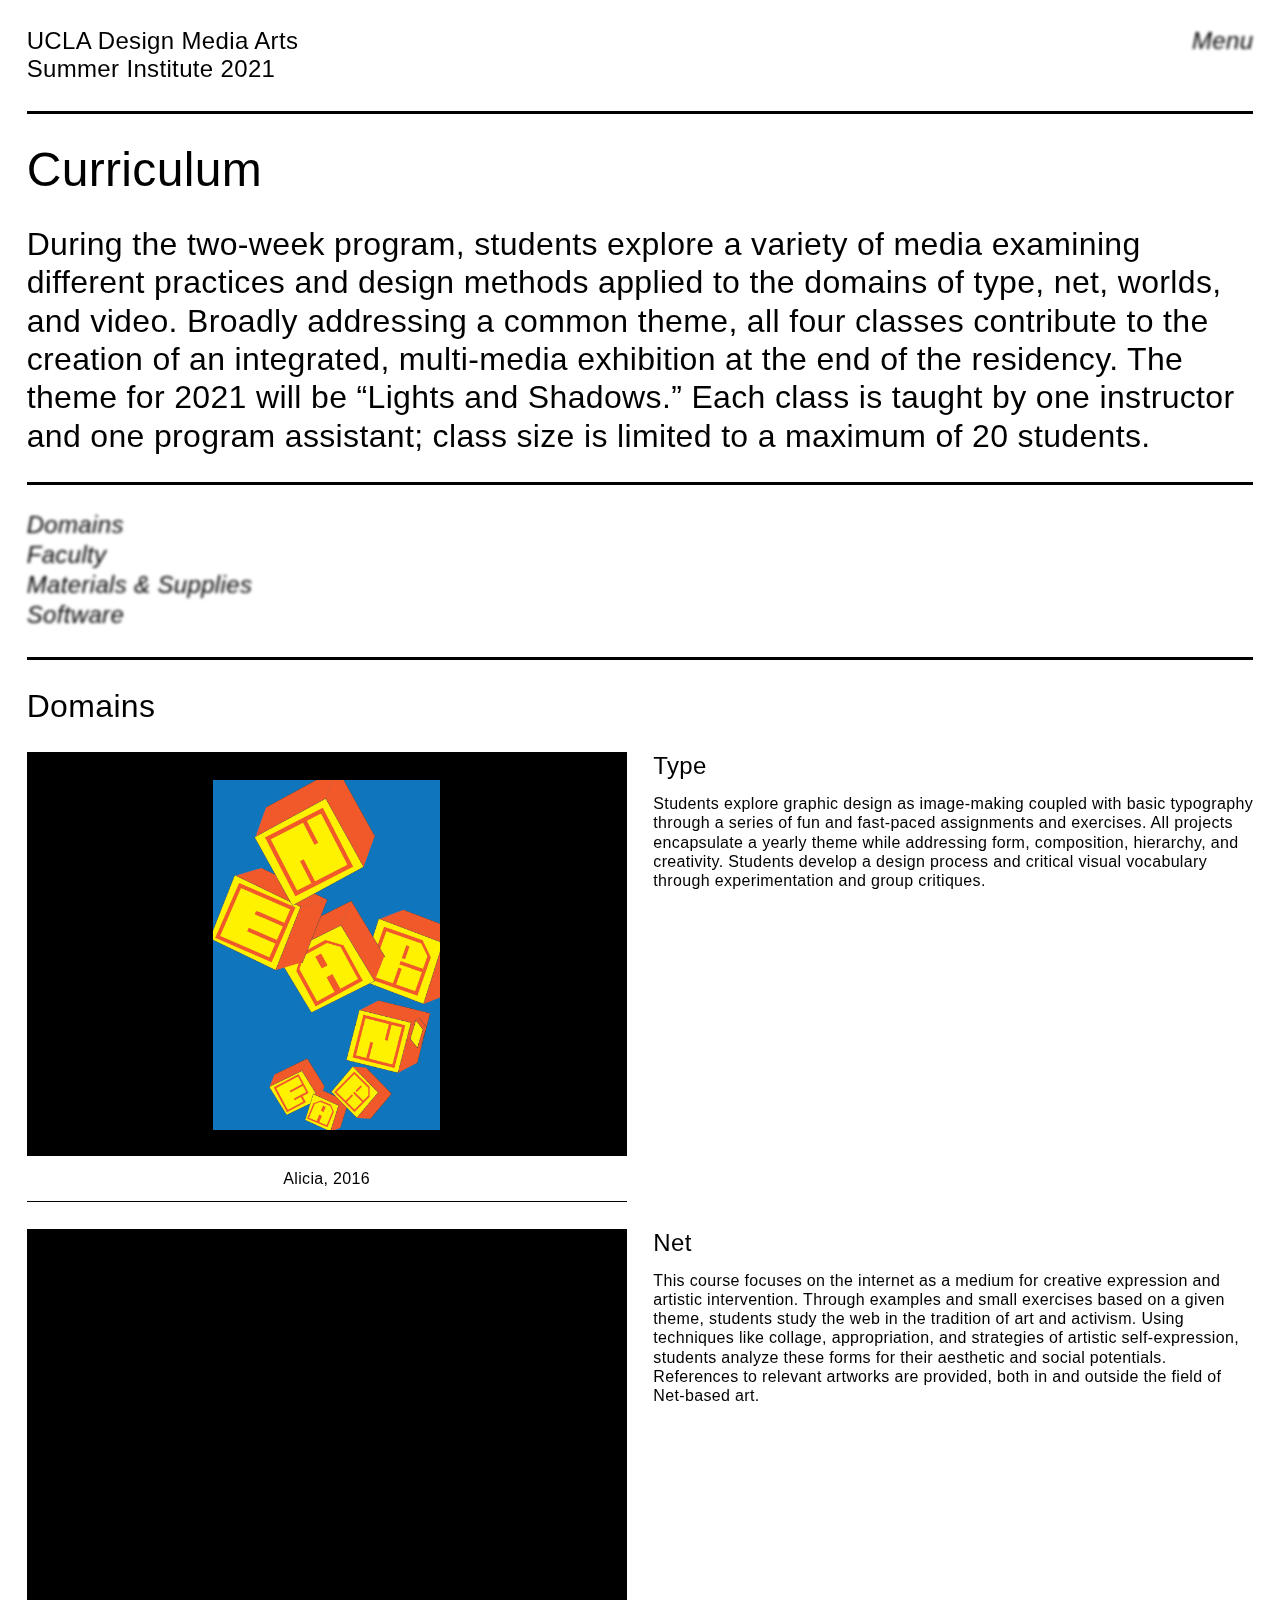
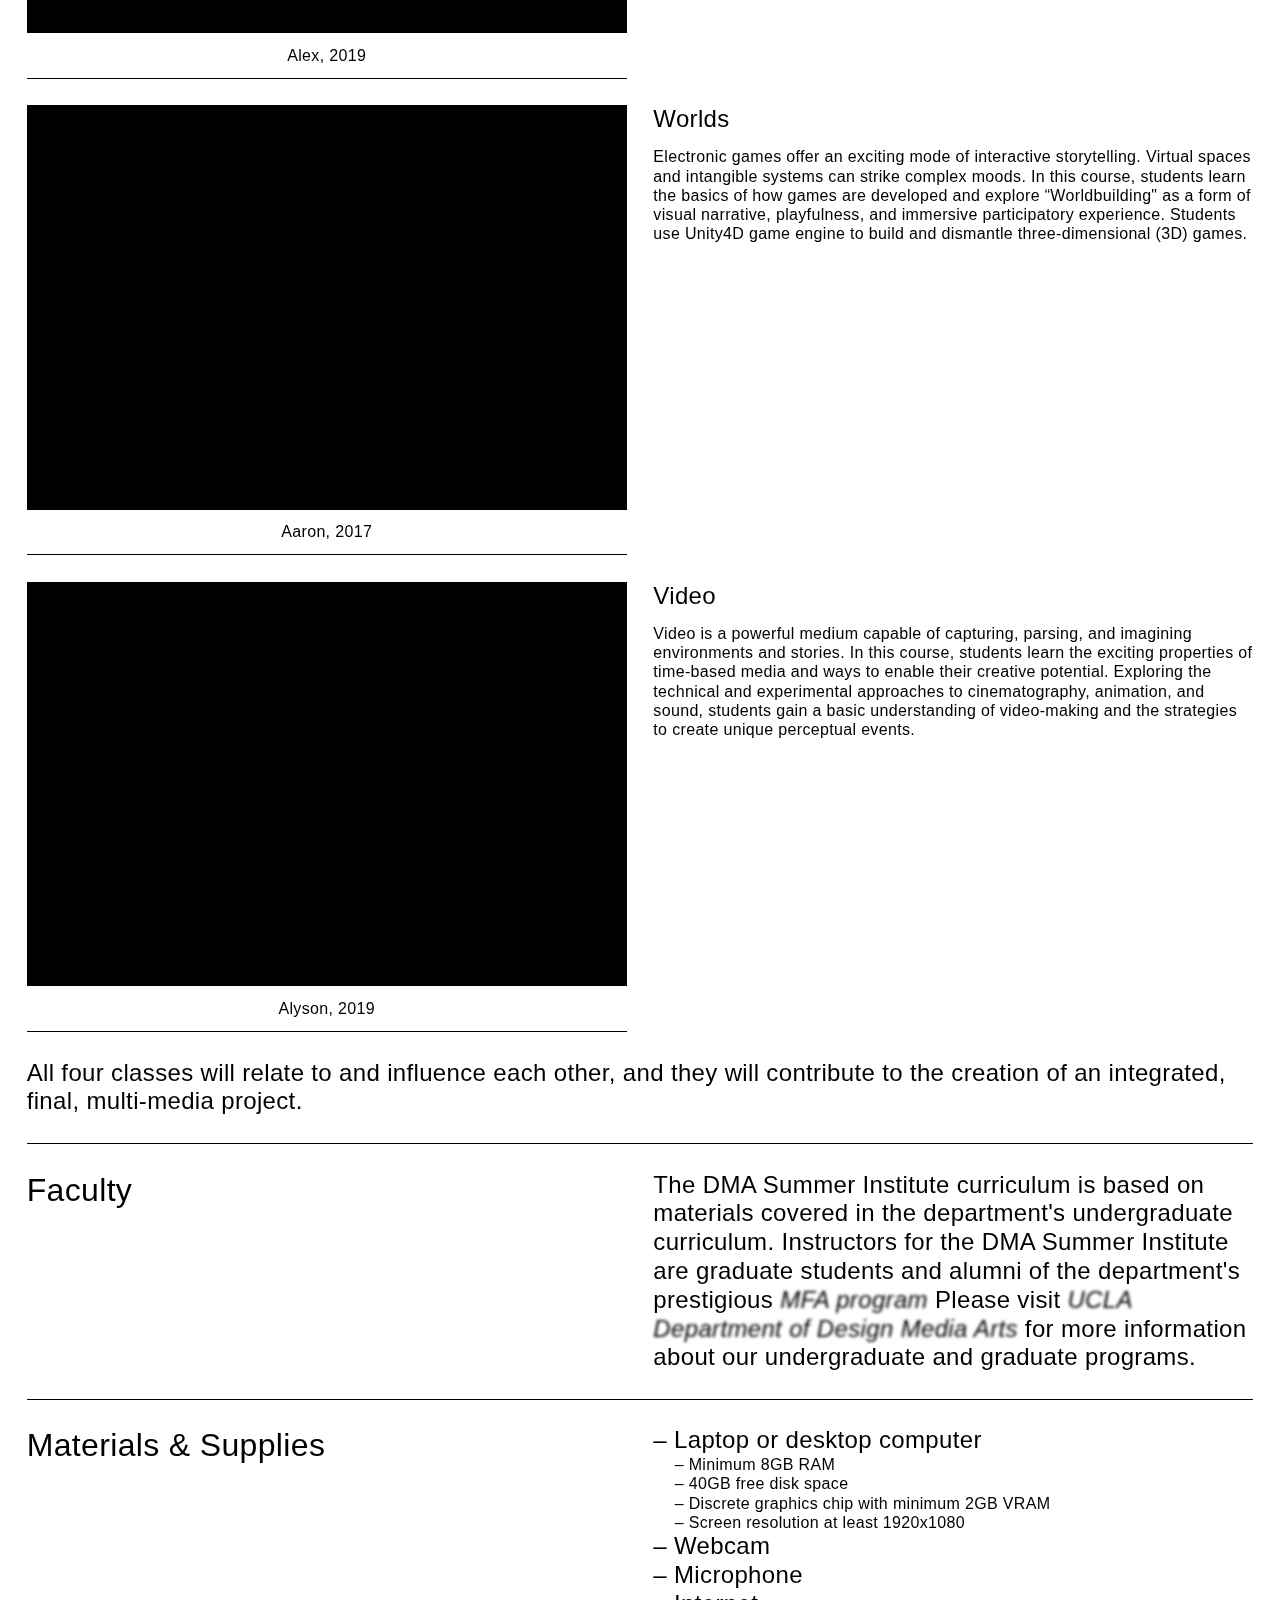
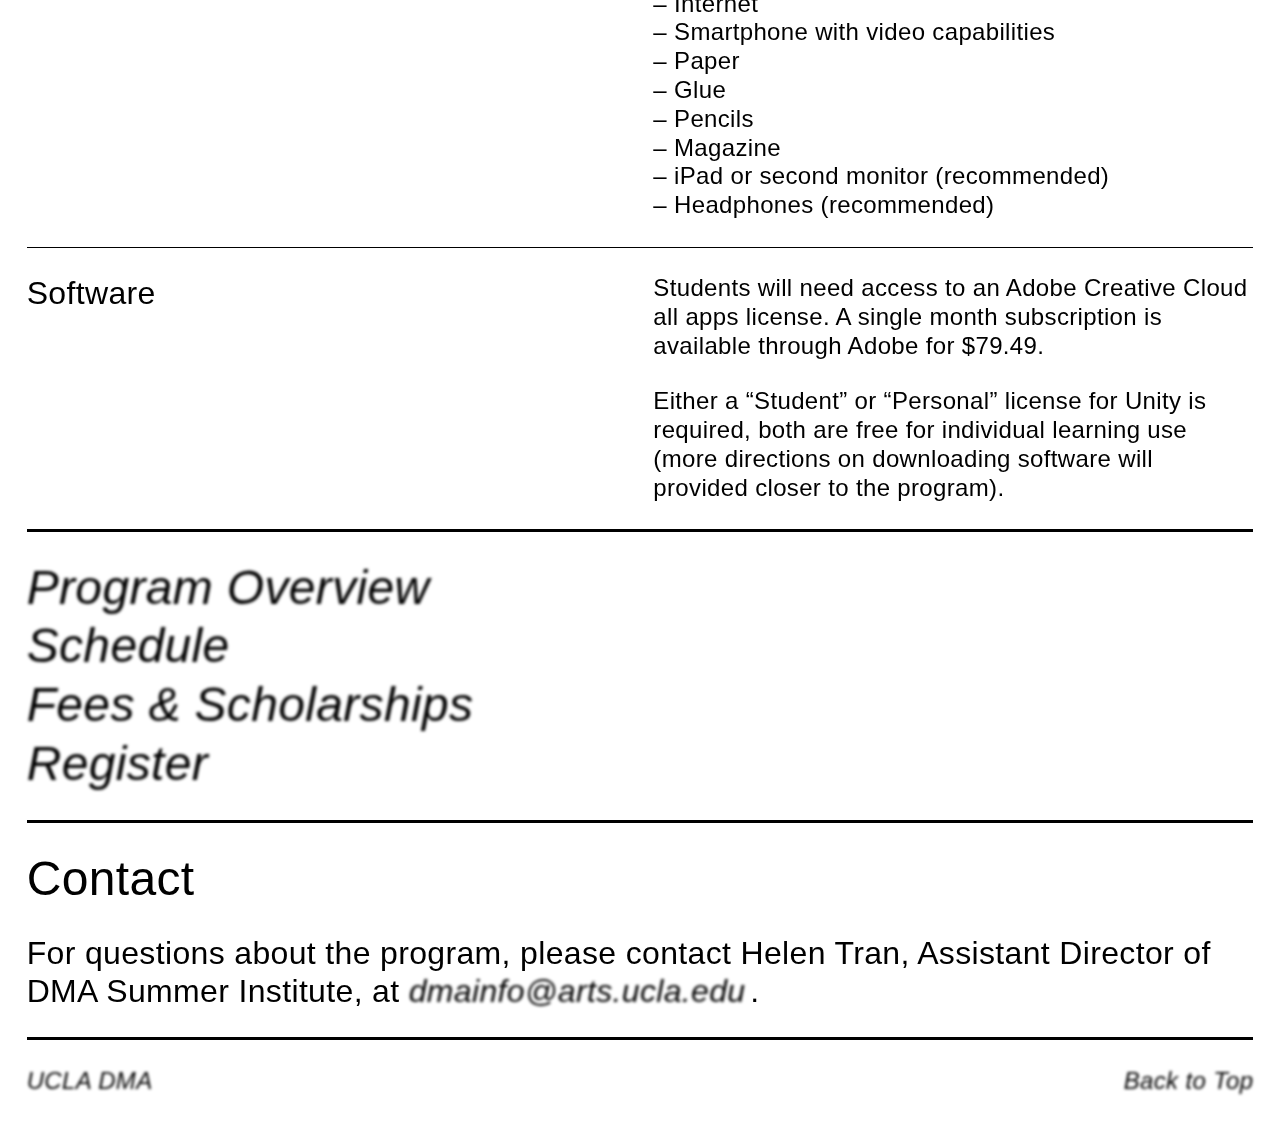
==== curriculum/index.html @ 090ba276 "working site for QA test" ====
<!DOCTYPE html>
<html lang="en">

<head>
    <meta charset="utf-8">
    <meta name="viewport" content="width=device-width, initial-scale=1">
    <meta name="description"
        content="The Department of Design Media Arts (DMA) at UCLA is one of the nation’s top design departments offering a comprehensive, multidisciplinary education in media creation, which fosters individual exploration and innovative thinking. Geared specifically for high school students, the department offers the DMA Summer Institute, a two-week program with morning and afternoon classes introducing design practices in the contexts of print, net, worlds, and video. The program is taught by professionally trained and experienced instructors using the most current software and technology. It culminates in a final exhibition and the creation of a portfolio-ready body of work that students may include in their college applications in related fields. It also provides students with a rare opportunity to sample college life in a cutting-edge design department, while earning four units of pass/no pass UC credit.">
    <link href="../css/common.css" rel="stylesheet">
    <link href="../css/curriculum.css" rel="stylesheet">
    <title>UCLA DMA Summer Institute 2021</title>
</head>

<body onclick="">
    <nav id="menu" class="menu eighteen-pt">
        <div id="close-btn" class="close-btn btn text">
            Close
        </div>

        <hr class="hr-show-on-mobile">

        <a href="../index.html" class="text">
            Program Overview
        </a>
        <div class="current-page text">
            Curriculum
        </div>
        <a href="../schedule/index.html" class="text">
            Schedule
        </a>
        <br>
        <a href="../fees-scholarships/index.html" class="text">
            Fees & Scholarships
        </a>
        <br>
        <a href="#contact" id="contact-btn" class="text">
            Contact
        </a>

        <hr>

        <div class="register">
            <a href="https://r.summer.ucla.edu/contact/InterestInstitutes.cfm" target="blank"
                class="register-btn thirty-six-pt text">
                Register
            </a>
            <div class="register-caption">
                <div class="text">
                    PROGRAM OFFERED REMOTELY
                </div>
                <div class="text">
                    Registeration for Summer 2021 will open on February 15 on a first come, first-served basis.
                </div>
            </div>
        </div>
    </nav>

    <main>
        <div id="top"></div>

        <nav>
            <div id="menu-btn" class="menu-btn btn eighteen-pt text">
                Menu
            </div>
        </nav>

        <header>
            <h2 class="eighteen-pt">
                <div class="text">
                    UCLA Design Media Arts
                </div>
                <div class="text">
                    Summer Institute 2021
                </div>
            </h2>
        </header>

        <hr class="hr-thick">

        <section class="intro">
            <h1 class="thirty-six-pt">
                <div class="text">
                    Curriculum
                </div>
            </h1>
            <p>
                <div class="twenty-four-pt text">
                    During the two-week program, students explore a variety of media examining different practices and
                    design methods applied to the domains of type, net, worlds, and video. Broadly addressing a common
                    theme, all four classes contribute to the creation of an integrated, multi-media exhibition at the
                    end of the residency. The theme for 2021 will be “Lights and Shadows.” Each class is taught by one
                    instructor and one program assistant; class size is limited to a maximum of 20 students.
                </div>
            </p>
        </section>

        <hr class="hr-thick">

        <nav class="top-nav eighteen-pt">
            <a href="#domains" class="text">
                Domains
            </a>
            <br>
            <a href="#faculty" class="text">
                Faculty
            </a>
            <br>
            <a href="#materials-supplies" class="text">
                Materials & Supplies
            </a>
            <br>
            <a href="#software" class="text">
                Software
            </a>
        </nav>

        <hr class="hr-thick">

        <section id="domains" class="domains">
            <h2 class="twenty-four-pt text">
                Domains
            </h2>

            <!--
                domain: type
            -->
            <figure class="domain-container">
                <div class="domain-student-work left-column">
                    <div class="student-work-scroller">
                        <figure>
                            <div class="student-work">
                                <img class="lazy" data-src="../images/1-type/alicia-zhang-2016.png">
                            </div>
                            <figcaption>
                                <div class="twelve-pt text">
                                    Alicia, 2016
                                </div>
                            </figcaption>
                        </figure>

                        <figure>
                            <div class="student-work">
                                <img class="lazy" data-src="../images/1-type/amy-sarr-2017.jpg">
                            </div>
                            <figcaption>
                                <div class="twelve-pt text">
                                    Amy, 2017
                                </div>
                            </figcaption>
                        </figure>

                        <figure>
                            <div class="student-work">
                                <img class="lazy" data-src="../images/1-type/Avery-Print.png">
                            </div>
                            <figcaption>
                                <div class="twelve-pt text">
                                    Avery, 2019
                                </div>
                            </figcaption>
                        </figure>

                        <figure>
                            <div class="student-work">
                                <img class="lazy" data-src="../images/1-type/cathy-wang-2017.jpg">
                            </div>
                            <figcaption>
                                <div class="twelve-pt text">
                                    Cathy, 2017
                                </div>
                            </figcaption>
                        </figure>

                        <figure>
                            <div class="student-work">
                                <img class="lazy" data-src="../images/1-type/Claire-Print.png">
                            </div>
                            <figcaption>
                                <div class="twelve-pt text">
                                    Claire, 2019
                                </div>
                            </figcaption>
                        </figure>

                        <figure>
                            <div class="student-work">
                                <img class="lazy" data-src="../images/1-type/Emily-Print-2.png">
                            </div>
                            <figcaption>
                                <div class="twelve-pt text">
                                    Emily, 2019
                                </div>
                            </figcaption>
                        </figure>

                        <figure>
                            <div class="student-work">
                                <img class="lazy" data-src="../images/1-type/ian-busby-2016.png">
                            </div>
                            <figcaption>
                                <div class="twelve-pt text">
                                    Ian, 2016
                                </div>
                            </figcaption>
                        </figure>

                        <figure>
                            <div class="student-work">
                                <img class="lazy" data-src="../images/1-type/isabella-bertolini-2016.png">
                            </div>
                            <figcaption>
                                <div class="twelve-pt text">
                                    Isabella, 2016
                                </div>
                            </figcaption>
                        </figure>

                        <figure>
                            <div class="student-work">
                                <img class="lazy" data-src="../images/1-type/jabari-carlton-2018.jpeg">
                            </div>
                            <figcaption>
                                <div class="twelve-pt text">
                                    Jabari, 2018
                                </div>
                            </figcaption>
                        </figure>

                        <figure>
                            <div class="student-work">
                                <img class="lazy" data-src="../images/1-type/Jasmine-Print.png">
                            </div>
                            <figcaption>
                                <div class="twelve-pt text">
                                    Jasmine, 2019
                                </div>
                            </figcaption>
                        </figure>

                        <figure>
                            <div class="student-work">
                                <img class="lazy" data-src="../images/1-type/Lars-Print.png">
                            </div>
                            <figcaption>
                                <div class="twelve-pt text">
                                    Lars, 2019
                                </div>
                            </figcaption>
                        </figure>

                        <figure>
                            <div class="student-work">
                                <img class="lazy" data-src="../images/1-type/maddy-mcneill-2016.png">
                            </div>
                            <figcaption>
                                <div class="twelve-pt text">
                                    Maddy, 2016
                                </div>
                            </figcaption>
                        </figure>

                        <figure>
                            <div class="student-work">
                                <img class="lazy" data-src="../images/1-type/Melanie-Print.png">
                            </div>
                            <figcaption>
                                <div class="twelve-pt text">
                                    Melanie, 2019
                                </div>
                            </figcaption>
                        </figure>

                        <figure>
                            <div class="student-work">
                                <img class="lazy" data-src="../images/1-type/miao-lan-zhang-2018.jpg">
                            </div>
                            <figcaption>
                                <div class="twelve-pt text">
                                    Miao Lan, 2018
                                </div>
                            </figcaption>
                        </figure>

                        <figure>
                            <div class="student-work">
                                <img class="lazy" data-src="../images/1-type/michelle-zhang-2018.jpeg">
                            </div>
                            <figcaption>
                                <div class="twelve-pt text">
                                    Michelle, 2018
                                </div>
                            </figcaption>
                        </figure>

                        <figure>
                            <div class="student-work">
                                <img class="lazy" data-src="../images/1-type/Mitchell-Print.png">
                            </div>
                            <figcaption>
                                <div class="twelve-pt text">
                                    Mitchell, 2019
                                </div>
                            </figcaption>
                        </figure>

                        <figure>
                            <div class="student-work">
                                <img class="lazy" data-src="../images/1-type/nathan-gin-2017.jpg">
                            </div>
                            <figcaption>
                                <div class="twelve-pt text">
                                    Nathan, 2017
                                </div>
                            </figcaption>
                        </figure>

                        <figure>
                            <div class="student-work">
                                <img class="lazy" data-src="../images/1-type/Olivia-Print.png">
                            </div>
                            <figcaption>
                                <div class="twelve-pt text">
                                    Olivia, 2019
                                </div>
                            </figcaption>
                        </figure>

                        <figure>
                            <div class="student-work">
                                <img class="lazy" data-src="../images/1-type/smriti-vaidyanathan-2018.jpeg">
                            </div>
                            <figcaption>
                                <div class="twelve-pt text">
                                    Smriti, 2018
                                </div>
                            </figcaption>
                        </figure>

                        <figure>
                            <div class="student-work">
                                <img class="lazy" data-src="../images/1-type/Wanting-Print.png">
                            </div>
                            <figcaption>
                                <div class="twelve-pt text">
                                    Wanting, 2019
                                </div>
                            </figcaption>
                        </figure>

                        <figure>
                            <div class="student-work">
                                <img class="lazy" data-src="../images/1-type/Wayne-Print.png">
                            </div>
                            <figcaption>
                                <div class="twelve-pt text">
                                    Wayne, 2019
                                </div>
                            </figcaption>
                        </figure>
                    </div>
                </div>

                <figcaption class="domain-description right-column">
                    <h3 class="text eighteen-pt">
                        Type
                    </h3>
                    <p>
                        <div class="text twelve-pt">
                            Students explore graphic design as image-making coupled with basic typography through a
                            series of fun and fast-paced assignments and exercises. All projects encapsulate a yearly
                            theme while addressing form, composition, hierarchy, and creativity. Students develop a
                            design process and critical visual vocabulary through experimentation and group critiques.
                        </div>
                    </p>
                </figcaption>
            </figure>

            <!--
                domain: net
            -->
            <figure class="domain-container">
                <div class="domain-student-work left-column">
                    <div class="student-work-scroller">
                        <figure>
                            <div class="student-work">
                                <img class="lazy" data-src="../images/2-net/Alex-Web.png">
                            </div>
                            <figcaption>
                                <div class="twelve-pt text">
                                    Alex, 2019
                                </div>
                            </figcaption>
                        </figure>

                        <figure>
                            <div class="student-work">
                                <img class="lazy" data-src="../images/2-net/Alexandra-Web.png">
                            </div>
                            <figcaption>
                                <div class="twelve-pt text">
                                    Alexandra, 2019
                                </div>
                            </figcaption>
                        </figure>

                        <figure>
                            <div class="student-work">
                                <img class="lazy" data-src="../images/2-net/Anjali-Web.png">
                            </div>
                            <figcaption>
                                <div class="twelve-pt text">
                                    Anjali, 2019
                                </div>
                            </figcaption>
                        </figure>

                        <figure>
                            <div class="student-work">
                                <img class="lazy"
                                    data-src="../images/2-net/ayesha-baweja-visions-from-the-future-2018.png">
                            </div>
                            <figcaption>
                                <div class="twelve-pt text">
                                    Ayesha, 2018
                                </div>
                            </figcaption>
                        </figure>

                        <figure>
                            <div class="student-work">
                                <img class="lazy" data-src="../images/2-net/brian-zhao-2017.png">
                            </div>
                            <figcaption>
                                <div class="twelve-pt text">
                                    Brian, 2017
                                </div>
                            </figcaption>
                        </figure>

                        <figure>
                            <div class="student-work">
                                <img class="lazy" data-src="../images/2-net/chloe-villanueva-2018.png">
                            </div>
                            <figcaption>
                                <div class="twelve-pt text">
                                    Chloe, 2018
                                </div>
                            </figcaption>
                        </figure>

                        <figure>
                            <div class="student-work">
                                <img class="lazy" data-src="../images/2-net/Claire-Web.png">
                            </div>
                            <figcaption>
                                <div class="twelve-pt text">
                                    Claire, 2019
                                </div>
                            </figcaption>
                        </figure>

                        <figure>
                            <div class="student-work">
                                <img class="lazy" data-src="../images/2-net/Danielle-Web.png">
                            </div>
                            <figcaption>
                                <div class="twelve-pt text">
                                    Danielle, 2019
                                </div>
                            </figcaption>
                        </figure>

                        <figure>
                            <div class="student-work">
                                <img class="lazy" data-src="../images/2-net/Dylan-Web.png">
                            </div>
                            <figcaption>
                                <div class="twelve-pt text">
                                    Dylan, 2019
                                </div>
                            </figcaption>
                        </figure>

                        <figure>
                            <div class="student-work">
                                <img class="lazy" data-src="../images/2-net/Elaine-Web.png">
                            </div>
                            <figcaption>
                                <div class="twelve-pt text">
                                    Elanie, 2019
                                </div>
                            </figcaption>
                        </figure>

                        <figure>
                            <div class="student-work">
                                <img class="lazy" data-src="../images/2-net/Eri-Web.png">
                            </div>
                            <figcaption>
                                <div class="twelve-pt text">
                                    Eri, 2019
                                </div>
                            </figcaption>
                        </figure>

                        <figure>
                            <div class="student-work">
                                <img class="lazy" data-src="../images/2-net/Erin-Web.png">
                            </div>
                            <figcaption>
                                <div class="twelve-pt text">
                                    Erin, 2019
                                </div>
                            </figcaption>
                        </figure>

                        <figure>
                            <div class="student-work">
                                <img class="lazy" data-src="../images/2-net/Ethan-Web.png">
                            </div>
                            <figcaption>
                                <div class="twelve-pt text">
                                    Ethan, 2019
                                </div>
                            </figcaption>
                        </figure>

                        <figure>
                            <div class="student-work">
                                <img class="lazy" data-src="../images/2-net/Garrett-Web.png">
                            </div>
                            <figcaption>
                                <div class="twelve-pt text">
                                    Garrett, 2019
                                </div>
                            </figcaption>
                        </figure>

                        <figure>
                            <div class="student-work">
                                <img class="lazy" data-src="../images/2-net/Grady-Web.png">
                            </div>
                            <figcaption>
                                <div class="twelve-pt text">
                                    Grady, 2019
                                </div>
                            </figcaption>
                        </figure>

                        <figure>
                            <div class="student-work">
                                <img class="lazy" data-src="../images/2-net/James-Web.png">
                            </div>
                            <figcaption>
                                <div class="twelve-pt text">
                                    James, 2019
                                </div>
                            </figcaption>
                        </figure>

                        <figure>
                            <div class="student-work">
                                <img class="lazy" data-src="../images/2-net/Jamie-Web.png">
                            </div>
                            <figcaption>
                                <div class="twelve-pt text">
                                    Jamie, 2019
                                </div>
                            </figcaption>
                        </figure>

                        <figure>
                            <div class="student-work">
                                <img class="lazy" data-src="../images/2-net/julie-ye-2017.png">
                            </div>
                            <figcaption>
                                <div class="twelve-pt text">
                                    Julie, 2017
                                </div>
                            </figcaption>
                        </figure>

                        <figure>
                            <div class="student-work">
                                <img class="lazy" data-src="../images/2-net/kai-watanabe-2016.png">
                            </div>
                            <figcaption>
                                <div class="twelve-pt text">
                                    Kai, 2016
                                </div>
                            </figcaption>
                        </figure>

                        <figure>
                            <div class="student-work">
                                <img class="lazy" data-src="../images/2-net/Katie-Web.png">
                            </div>
                            <figcaption>
                                <div class="twelve-pt text">
                                    Katie, 2019
                                </div>
                            </figcaption>
                        </figure>

                        <figure>
                            <div class="student-work">
                                <img class="lazy" data-src="../images/2-net/katrina-sung-2017.png">
                            </div>
                            <figcaption>
                                <div class="twelve-pt text">
                                    Katrina, 2017
                                </div>
                            </figcaption>
                        </figure>

                        <figure>
                            <div class="student-work">
                                <img class="lazy" data-src="../images/2-net/opal-lambert-2016.png">
                            </div>
                            <figcaption>
                                <div class="twelve-pt text">
                                    Opal, 2016
                                </div>
                            </figcaption>
                        </figure>

                        <figure>
                            <div class="student-work">
                                <img class="lazy" data-src="../images/2-net/pandi-lau-2017.png">
                            </div>
                            <figcaption>
                                <div class="twelve-pt text">
                                    Pandi, 2017
                                </div>
                            </figcaption>
                        </figure>

                        <figure>
                            <div class="student-work">
                                <img class="lazy" data-src="../images/2-net/Remy-Web.png">
                            </div>
                            <figcaption>
                                <div class="twelve-pt text">
                                    Remy, 2019
                                </div>
                            </figcaption>
                        </figure>

                        <figure>
                            <div class="student-work">
                                <img class="lazy"
                                    data-src="../images/2-net/ruoxuan-shao-visions-from-the-future-2018.png">
                            </div>
                            <figcaption>
                                <div class="twelve-pt text">
                                    Ruoxuan, 2018
                                </div>
                            </figcaption>
                        </figure>
                    </div>
                </div>

                <figcaption class="domain-description domain-parts right-column">
                    <h3 class="text eighteen-pt">
                        Net
                    </h3>
                    <p>
                        <div class="text twelve-pt">
                            This course focuses on the internet as a medium for creative expression and artistic
                            intervention. Through examples and small exercises based on a given theme, students study
                            the web in the tradition of art and activism. Using techniques like collage, appropriation,
                            and strategies of artistic self-expression, students analyze these forms for their aesthetic
                            and social potentials. References to relevant artworks are provided, both in and outside the
                            field of Net-based art.
                        </div>
                    </p>
                </figcaption>
            </figure>

            <!--
                domain: worlds
            -->
            <figure class="domain-container">
                <div class="domain-student-work left-column">
                    <div class="student-work-scroller">
                        <figure>
                            <div class="student-work">
                                <img class="lazy" data-src="../images/3-world/aaron-chao-2017.png">
                            </div>
                            <figcaption>
                                <div class="twelve-pt text">
                                    Aaron, 2017
                                </div>
                            </figcaption>
                        </figure>

                        <figure>
                            <div class="student-work">
                                <img class="lazy" data-src="../images/3-world/abe-kei-2018.png">
                            </div>
                            <figcaption>
                                <div class="twelve-pt text">
                                    Abe, 2018
                                </div>
                            </figcaption>
                        </figure>

                        <figure>
                            <div class="student-work">
                                <img class="lazy" data-src="../images/3-world/Alexandra-World.jpg">
                            </div>
                            <figcaption>
                                <div class="twelve-pt text">
                                    Alexandra, 2019
                                </div>
                            </figcaption>
                        </figure>

                        <figure>
                            <div class="student-work">
                                <img class="lazy" data-src="../images/3-world/beatrix-thomas-2017.png">
                            </div>
                            <figcaption>
                                <div class="twelve-pt text">
                                    Beatrix, 2017
                                </div>
                            </figcaption>
                        </figure>

                        <figure>
                            <div class="student-work">
                                <img class="lazy" data-src="../images/3-world/Carly-World.jpg">
                            </div>
                            <figcaption>
                                <div class="twelve-pt text">
                                    Carly, 2019
                                </div>
                            </figcaption>
                        </figure>

                        <figure>
                            <div class="student-work">
                                <img class="lazy" data-src="../images/3-world/Catherine-World.jpg">
                            </div>
                            <figcaption>
                                <div class="twelve-pt text">
                                    Catherine, 2019
                                </div>
                            </figcaption>
                        </figure>

                        <figure>
                            <div class="student-work">
                                <img class="lazy" data-src="../images/3-world/Dylan-World.jpg">
                            </div>
                            <figcaption>
                                <div class="twelve-pt text">
                                    Dylan, 2019
                                </div>
                            </figcaption>
                        </figure>

                        <figure>
                            <div class="student-work">
                                <img class="lazy" data-src="../images/3-world/elana-reisman-2017.png">
                            </div>
                            <figcaption>
                                <div class="twelve-pt text">
                                    Elana, 2017
                                </div>
                            </figcaption>
                        </figure>

                        <figure>
                            <div class="student-work">
                                <img class="lazy" data-src="../images/3-world/Ellie-World.jpg">
                            </div>
                            <figcaption>
                                <div class="twelve-pt text">
                                    Ellie, 2019
                                </div>
                            </figcaption>
                        </figure>

                        <figure>
                            <div class="student-work">
                                <img class="lazy" data-src="../images/3-world/Emily-World.jpg">
                            </div>
                            <figcaption>
                                <div class="twelve-pt text">
                                    Emily, 2019
                                </div>
                            </figcaption>
                        </figure>

                        <figure>
                            <div class="student-work">
                                <img class="lazy" data-src="../images/3-world/ethan-lin-beach-after-hours-2018.png">
                            </div>
                            <figcaption>
                                <div class="twelve-pt text">
                                    Ethan, 2018
                                </div>
                            </figcaption>
                        </figure>

                        <figure>
                            <div class="student-work">
                                <img class="lazy" data-src="../images/3-world/harper-mcdowell-meat-land-2018.png">
                            </div>
                            <figcaption>
                                <div class="twelve-pt text">
                                    Harper, 2018
                                </div>
                            </figcaption>
                        </figure>

                        <figure>
                            <div class="student-work">
                                <img class="lazy" data-src="../images/3-world/isabella-bertolini-2016.png">
                            </div>
                            <figcaption>
                                <div class="twelve-pt text">
                                    Isabella, 2016
                                </div>
                            </figcaption>
                        </figure>

                        <figure>
                            <div class="student-work">
                                <img class="lazy" data-src="../images/3-world/Jasmine-World.jpg">
                            </div>
                            <figcaption>
                                <div class="twelve-pt text">
                                    Jasmine, 2019
                                </div>
                            </figcaption>
                        </figure>

                        <figure>
                            <div class="student-work">
                                <img class="lazy" data-src="../images/3-world/justin-shi-2017.png">
                            </div>
                            <figcaption>
                                <div class="twelve-pt text">
                                    Justin, 2017
                                </div>
                            </figcaption>
                        </figure>

                        <figure>
                            <div class="student-work">
                                <img class="lazy" data-src="../images/3-world/kate-popky-goldfish-world-2018.png">
                            </div>
                            <figcaption>
                                <div class="twelve-pt text">
                                    Kate, 2018
                                </div>
                            </figcaption>
                        </figure>

                        <figure>
                            <div class="student-work">
                                <img class="lazy" data-src="../images/3-world/Kye-World.jpg">
                            </div>
                            <figcaption>
                                <div class="twelve-pt text">
                                    Kye, 2019
                                </div>
                            </figcaption>
                        </figure>

                        <figure>
                            <div class="student-work">
                                <img class="lazy" data-src="../images/3-world/lucy-aronoff-food-island-2-2018.jpg">
                            </div>
                            <figcaption>
                                <div class="twelve-pt text">
                                    Lucy, 2018
                                </div>
                            </figcaption>
                        </figure>

                        <figure>
                            <div class="student-work">
                                <img class="lazy" data-src="../images/3-world/samantha-gundotra-icelandia-2018.png">
                            </div>
                            <figcaption>
                                <div class="twelve-pt text">
                                    Samantha, 2018
                                </div>
                            </figcaption>
                        </figure>

                        <figure>
                            <div class="student-work">
                                <img class="lazy" data-src="../images/3-world/Sheng-World.jpg">
                            </div>
                            <figcaption>
                                <div class="twelve-pt text">
                                    Sheng, 2019
                                </div>
                            </figcaption>
                        </figure>

                        <figure>
                            <div class="student-work">
                                <img class="lazy" data-src="../images/3-world/Sherlene-World.jpg">
                            </div>
                            <figcaption>
                                <div class="twelve-pt text">
                                    Sherlene, 2019
                                </div>
                            </figcaption>
                        </figure>

                        <figure>
                            <div class="student-work">
                                <img class="lazy" data-src="../images/3-world/Sophia-World.jpg">
                            </div>
                            <figcaption>
                                <div class="twelve-pt text">
                                    Sophia, 2019
                                </div>
                            </figcaption>
                        </figure>

                        <figure>
                            <div class="student-work">
                                <img class="lazy" data-src="../images/3-world/vaishnavi-melkote-2017.png">
                            </div>
                            <figcaption>
                                <div class="twelve-pt text">
                                    Vaishnavi, 2017
                                </div>
                            </figcaption>
                        </figure>

                        <figure>
                            <div class="student-work">
                                <img class="lazy" data-src="../images/3-world/valerie-gwyneth-2016.png">
                            </div>
                            <figcaption>
                                <div class="twelve-pt text">
                                    Valerie, 2016
                                </div>
                            </figcaption>
                        </figure>
                    </div>
                </div>

                <figcaption class="domain-description domain-parts right-column">
                    <h3 class="text eighteen-pt">
                        Worlds
                    </h3>
                    <p>
                        <div class="text twelve-pt">
                            Electronic games offer an exciting mode of interactive storytelling. Virtual spaces and
                            intangible systems can strike complex moods. In this course, students learn the basics of
                            how games are developed and explore “Worldbuilding" as a form of visual narrative,
                            playfulness, and immersive participatory experience. Students use Unity4D game engine to
                            build and dismantle three-dimensional (3D) games.
                        </div>
                    </p>
                </figcaption>
            </figure>

            <!--
                domain: video
            -->
            <figure class="domain-container">
                <div class="domain-student-work left-column">
                    <div class="student-work-scroller">
                        <figure>
                            <div class="student-work">
                                <img class="lazy" data-src="../images/4-video/Alyson-Video.png">
                            </div>
                            <figcaption>
                                <div class="twelve-pt text">
                                    Alyson, 2019
                                </div>
                            </figcaption>
                        </figure>

                        <figure>
                            <div class="student-work">
                                <img class="lazy" data-src="../images/4-video/Camille-Video.jpeg">
                            </div>
                            <figcaption>
                                <div class="twelve-pt text">
                                    Camille, 2019
                                </div>
                            </figcaption>
                        </figure>

                        <figure>
                            <div class="student-work">
                                <img class="lazy" data-src="../images/4-video/Charles-Video.png">
                            </div>
                            <figcaption>
                                <div class="twelve-pt text">
                                    Charles, 2019
                                </div>
                            </figcaption>
                        </figure>

                        <figure>
                            <div class="student-work">
                                <img class="lazy" data-src="../images/4-video/colleen-feng-2017.png">
                            </div>
                            <figcaption>
                                <div class="twelve-pt text">
                                    Colleen, 2017
                                </div>
                            </figcaption>
                        </figure>

                        <figure>
                            <div class="student-work">
                                <img class="lazy" data-src="../images/4-video/elise-anderson-two-feet-2018.png">
                            </div>
                            <figcaption>
                                <div class="twelve-pt text">
                                    Anderson, 2018
                                </div>
                            </figcaption>
                        </figure>

                        <figure>
                            <div class="student-work">
                                <img class="lazy" data-src="../images/4-video/eshan-jain-natural-2018.png">
                            </div>
                            <figcaption>
                                <div class="twelve-pt text">
                                    Eshan Jain, 2018
                                </div>
                            </figcaption>
                        </figure>

                        <figure>
                            <div class="student-work">
                                <img class="lazy" data-src="../images/4-video/francesco.png">
                            </div>
                            <figcaption>
                                <div class="twelve-pt text">
                                    Francesco, 2019
                                </div>
                            </figcaption>
                        </figure>

                        <figure>
                            <div class="student-work">
                                <img class="lazy" data-src="../images/4-video/Garrett-Video.jpeg">
                            </div>
                            <figcaption>
                                <div class="twelve-pt text">
                                    Garrett, 2019
                                </div>
                            </figcaption>
                        </figure>

                        <figure>
                            <div class="student-work">
                                <img class="lazy" data-src="../images/4-video/gunnar-anderson-green-space-2018.png">
                            </div>
                            <figcaption>
                                <div class="twelve-pt text">
                                    Gunnar, 2018
                                </div>
                            </figcaption>
                        </figure>

                        <figure>
                            <div class="student-work">
                                <img class="lazy" data-src="../images/4-video/hailey-honegger-2017.png">
                            </div>
                            <figcaption>
                                <div class="twelve-pt text">
                                    Hailey, 2017
                                </div>
                            </figcaption>
                        </figure>

                        <figure>
                            <div class="student-work">
                                <img class="lazy" data-src="../images/4-video/Jack-Video.png">
                            </div>
                            <figcaption>
                                <div class="twelve-pt text">
                                    Jack, 2019
                                </div>
                            </figcaption>
                        </figure>

                        <figure>
                            <div class="student-work">
                                <img class="lazy" data-src="../images/4-video/kathleen-yang-elation-2018.png">
                            </div>
                            <figcaption>
                                <div class="twelve-pt text">
                                    Kathleen, 2018
                                </div>
                            </figcaption>
                        </figure>

                        <figure>
                            <div class="student-work">
                                <img class="lazy" data-src="../images/4-video/Mitchell-Video.png">
                            </div>
                            <figcaption>
                                <div class="twelve-pt text">
                                    Mitchell, 2019
                                </div>
                            </figcaption>
                        </figure>

                        <figure>
                            <div class="student-work">
                                <img class="lazy" data-src="../images/4-video/rebecca-julifs-human-and-nature-2018.png">
                            </div>
                            <figcaption>
                                <div class="twelve-pt text">
                                    Rebecca, 2018
                                </div>
                            </figcaption>
                        </figure>

                        <figure>
                            <div class="student-work">
                                <img class="lazy" data-src="../images/4-video/Rohan-Video.png">
                            </div>
                            <figcaption>
                                <div class="twelve-pt text">
                                    Rohan, 2019
                                </div>
                            </figcaption>
                        </figure>

                        <figure>
                            <div class="student-work">
                                <img class="lazy" data-src="../images/4-video/ruoxuan-shao-anthropocene.png">
                            </div>
                            <figcaption>
                                <div class="twelve-pt text">
                                    Ruoxuan, 2018
                                </div>
                            </figcaption>
                        </figure>

                        <figure>
                            <div class="student-work">
                                <img class="lazy" data-src="../images/4-video/sam.JPG">
                            </div>
                            <figcaption>
                                <div class="twelve-pt text">
                                    Sam, 2019
                                </div>
                            </figcaption>
                        </figure>

                        <figure>
                            <div class="student-work">
                                <img class="lazy" data-src="../images/4-video/sean-lowe-2017.png">
                            </div>
                            <figcaption>
                                <div class="twelve-pt text">
                                    Sean, 2017
                                </div>
                            </figcaption>
                        </figure>

                        <figure>
                            <div class="student-work">
                                <img class="lazy" data-src="../images/4-video/sherlene-video.png">
                            </div>
                            <figcaption>
                                <div class="twelve-pt text">
                                    Sherlene, 2019
                                </div>
                            </figcaption>
                        </figure>

                        <figure>
                            <div class="student-work">
                                <img class="lazy" data-src="../images/4-video/Tanvi-Video.png">
                            </div>
                            <figcaption>
                                <div class="twelve-pt text">
                                    Tanvi, 2019
                                </div>
                            </figcaption>
                        </figure>
                    </div>
                </div>

                <figcaption class="domain-description domain-parts right-column">
                    <h3 class="text eighteen-pt">
                        Video
                    </h3>
                    <p>
                        <div class="text twelve-pt">
                            Video is a powerful medium capable of capturing, parsing, and imagining environments and
                            stories. In this course, students learn the exciting properties of time-based media and ways
                            to enable their creative potential. Exploring the technical and experimental approaches to
                            cinematography, animation, and sound, students gain a basic understanding of video-making
                            and the strategies to create unique perceptual events.
                        </div>
                    </p>
                </figcaption>
            </figure>

            <p>
                <div class="domain-outro eighteen-pt text">
                    All four classes will relate to and influence each other, and they will contribute to the creation
                    of an integrated, final, multi-media project.
                </div>
            </p>
        </section>

        <hr>

        <section id="faculty" class="faculty two-col-section">
            <h2 class="twenty-four-pt left-column text">
                Faculty
            </h2>

            <p>
                <div class="eighteen-pt right-column">
                    <span class="text">
                        The DMA Summer Institute curriculum is based on materials covered in the department's undergraduate
                    curriculum. Instructors for the DMA Summer Institute are graduate students and alumni of the
                    department's prestigious 
                    </span><a href="http://mfa.dma.ucla.edu/" target="blank" class="text">MFA program</a><span class="text"> Please
                        visit </span><a href="http://dma.ucla.edu" target="blank" class="text">UCLA Department of Design Media Arts</a>
                        <span class="text"> for more information about our undergraduate and graduate programs.</span>
                </div>
            </p>
        </section>

        <hr>

        <section id="materials-supplies" class="materials-supplies two-col-section">
            <h2 class="twenty-four-pt left-column text">
                Materials & Supplies
            </h2>

            <div class="eighteen-pt right-column">
                <ul>
                    <li class="text">
                        – Laptop or desktop computer
                    </li>
                    <li class="text twelve-pt computer-specification">
                        – Minimum 8GB RAM
                    </li>
                    <li class="text twelve-pt computer-specification">
                        – 40GB free disk space
                    </li>
                    <li class="text twelve-pt computer-specification">
                        – Discrete graphics chip with minimum 2GB VRAM
                    </li>
                    <li class="text twelve-pt computer-specification">
                        – Screen resolution at least 1920x1080
                    </li>
                    <li class="text">
                        – Webcam
                    </li>
                    <li class="text">
                        – Microphone
                    </li>
                    <li class="text">
                        – Internet
                    </li>
                    <li class="text">
                        – Smartphone with video capabilities
                    </li>
                    <li class="text">
                        – Paper
                    </li>
                    <li class="text">
                        – Glue
                    </li>
                    <li class="text">
                        – Pencils
                    </li>
                    <li class="text">
                        – Magazine
                    </li>
                    <li class="text">
                        – iPad or second monitor (recommended)
                    </li>
                    <li class="text">
                        – Headphones (recommended)
                    </li>
                </ul>
            </div>
        </section>

        <hr>

        <section id="software" class="software two-col-section">
            <h2 class="twenty-four-pt left-column text">
                Software
            </h2>

            <p>
                <div class="eighteen-pt right-column">
                    <div class="text">
                        Students will need access to an Adobe Creative Cloud all apps license. A single month
                        subscription
                        is available through Adobe for $79.49.
                    </div>
                    <div class="text">
                        Either a “Student” or “Personal” license for Unity is required, both are free for individual
                        learning use (more directions on downloading software will provided closer to the program).
                    </div>
                </div>
            </p>
        </section>

        <hr class="hr-thick">

        <nav class="btm-nav thirty-six-pt">
            <a href="../index.html" class="text">
                Program Overview
            </a>
            <br>
            <a href="../schedule/index.html" class="text">
                Schedule
            </a>
            <br>
            <a href="../fees-scholarships/index.html" class="text">
                Fees & Scholarships
            </a>
            <br>
            <a href="https://r.summer.ucla.edu/contact/InterestInstitutes.cfm" target="blank" class="text">
                Register
            </a>
        </nav>

        <hr class="hr-thick">

        <section class="contact" id="contact">
            <h1 class="thirty-six-pt text">
                Contact
            </h1>
            <p>
                <span class="twenty-four-pt text">
                    For questions about the program, please contact Helen Tran, Assistant Director of DMA Summer
                    Institute, at
                </span>
                <a href="mailto:dmainfo@arts.ucla.edu" class="twenty-four-pt text">dmainfo@arts.ucla.edu</a>
                <span class="twenty-four-pt text">
                    .
                </span>
            </p>
        </section>

        <hr class="hr-thick">
    </main>

    <footer class="eighteen-pt">
        <div class="UCLA-DMA">
            <a href="http://dma.ucla.edu/" target="blank" class="text">
                UCLA DMA
            </a>
        </div>
        <div class="back-to-top">
            <a href="#top" class="text">
                Back to Top
            </a>
        </div>
    </footer>

    <!--
        https://github.com/verlok/vanilla-lazyload
    -->
    <script type="text/javascript" src="../js/intersection-observer.js"></script>
    <script type="text/javascript" src="../js/lazyload.min.js"></script>
    <script type="text/javascript">
        var lazyLoadInstance = new LazyLoad({});
    </script>

    <script type="text/javascript" src="../js/jquery-1.8.3.js"></script>
    <script type="text/javascript" src="../js/index.js"></script>
</body>

</html>
---- css/common.css ----
/*
Common
*/

html,
body {
    margin: 0;
    padding: 0;
    font-family: arial, sans-serif;
    scroll-behavior: smooth;
    cursor: default;
    /* background-color: white; */
    line-height: 1.2;
    letter-spacing: 0.25pt;
    animation: pageLoad 1s ease-in;
    scrollbar-width: none;
}

@keyframes pageLoad{
    from{
        opacity: 0;
    }
    to{
        opacity: 1;
    }
}

.shadows{
    transition: all 0.5s ease;
}

.shadows:hover{
    color: rgba(0, 0, 0, 0);
}

::-webkit-scrollbar{
    display: none;
}

*{
    box-sizing: border-box;
}

hr{
    margin: 0 20pt;
    height: 1px;
    outline: none;
    border: none;
    color: black;
    background-color: black;
}

.hr-thick{
    height: 3px;
}

a,
.btn{
    text-decoration: none;
    color: black;
    font-style: italic;
    border-bottom: 1px solid transparent;
    filter: blur(1pt);
    transition: 0.3s;
}

a:hover,
.btn:hover{
    cursor: pointer;
    border-bottom: 1px solid black;
    filter: blur(0.1pt);
}

h1,h2,h3,p,figure{
    padding: 0;
    margin: 0;
    font-weight: normal;
}

ul,
ol{
    padding: 0;
    margin: 0;
    list-style-type: none;
    padding-left: 16pt;
    text-indent: -16pt;
}

/*
Header
*/

header{
    padding: 20pt;
}

/*
Page intro
*/

.intro{
    padding: 20pt;
}

.intro .twenty-four-pt{
    padding-top: 20pt;
}

/*
Font size + Column padding
*/

.twelve-pt{
    font-size: 12pt;
}

.eighteen-pt{
    font-size: 18pt;
}

.twenty-four-pt{
    font-size: 24pt;
}

.thirty-six-pt{
    font-size: 36pt;
}

.left-column{
    width: 50vw;
    padding-right: 10pt;
}

.right-column{
    width: 50vw;
    padding-left: 10pt;
}

.two-col-section{
    padding: 20pt;
    display: flex;
}

/*
Menu btn + Menu content
*/
.menu-btn{
    position: fixed;
    top: 20pt;
    right: 20pt;
    z-index: 999;
}

main,
footer{
    position: relative;
    transition: 1s;
}

.menu{
    position: fixed;
    width: 100vw;
    padding: 20pt;
    height: 100vh;
    opacity: 0;
    transition: 1s;
}

.menu hr{
    margin: 20pt 0;
    height: 2pt;
    color: black;
    background-color: black;
}

.menu .hr-show-on-mobile{
    display: none;
}

.menu .close-btn{
    position: fixed;
    top: 20pt;
    right: 20pt;
    z-index: 999;
}

.menu .register{
    width: 100%;
    position: fixed;
    bottom: 20pt;
    left: 20pt;
}

.menu .register-caption{
    padding-top: 10pt;
    margin-right: 40pt;
}

/*
Page top navigation
*/
.top-nav{
    padding: 20pt;
}

.top-nav a{
    display: inline-block;
    padding-left: 20pt;
    text-indent: -20pt;
}

/* .top-nav a{
    color: deeppink;
} */

/*
Page bottom navigation
*/
.btm-nav{
    padding: 20pt;
}

.btm-nav a{
    display: inline-block;
    padding-left: 20pt;
    text-indent: -20pt;
}

/*
Contact
*/
.contact{
    padding: 20pt;
}

.contact h1{
    padding-bottom: 20pt;
}

/*
Footer
*/
footer{
    display: flex;
    flex-wrap: nowrap;
    padding: 20pt;
}

footer>div{
    width: 50%;
}

footer .back-to-top{
    text-align: right;
}

/*
mobile view
*/
@media only screen and (max-width:480px) { 
    .menu-btn{
        font-size: 24pt !important;
    }

    .menu .close-btn{
        position: relative;
        display: inline-block;
        top: 0pt;
        right: 0pt;
        z-index: 1;
        font-size: 24pt;
    }

    .menu .hr-show-on-mobile{
        display: block;
    }

    .top-nav{
        font-size: 18pt !important;
    }

    .two-col-section{
        flex-wrap: wrap;
    }

    .left-column{
        width: 100vw !important;
        padding: 0;
    }

    .right-column{
        width: 100vw !important;
        padding: 20pt 0 0 0;
    }

    .eighteen-pt{
        font-size: 12pt;
    }
    
    .twenty-four-pt{
        font-size: 18pt;
    }
    
    .thirty-six-pt{
        font-size: 24pt;
    }

    .domain-container{
        flex-wrap: wrap-reverse;
    }

    .domain-student-work{
        width: 100vw;
        padding: 20pt 0 0 0;
    }

    .domain-description{
        width: 100vw;
        padding: 0;
    }

    #scholarships .scholarship-info{
        padding-left: 14pt !important;
    }

    .menu a,
    .menu .current-page{
        font-size: 24pt;
        display: inline-block;
        padding-left: 20pt;
        text-indent: -20pt;
    }

    .menu .current-page{
        display: block;
    }
}

/*
tablet view
*/
@media only screen and (min-width: 481px) and (max-width:768px) {
    .two-col-section{
        flex-wrap: wrap;
    }

    .left-column{
        width: 100vw !important;
        padding: 0;
    }

    .right-column{
        width: 100vw !important;
        padding: 20pt 0 0 0;
    }

    .domain-container{
        flex-wrap: wrap-reverse;
    }

    .domain-student-work{
        width: 100vw;
        padding: 20pt 0 0 0;
    }

    .domain-description{
        width: 100vw;
        padding: 0;
    }
}
---- css/curriculum.css ----
/*
Domains section
*/
.domains{
    padding: 20pt;
}

.domain-container{
    display: flex;
    padding-top: 20pt;
}

.domain-container .domain-student-work{
    width: 50vw;
    height: 50vh;
}

.domain-container .student-work-scroller::-webkit-scrollbar{
    display: block;
}

.domain-container .student-work-scroller::-webkit-scrollbar-thumb{
    background-color: lightgrey;
}

.domain-container .student-work-scroller{
    width: 100%;
    height: 100%;
    border-top: 1px solid black;
    border-bottom: 1px solid black;
    overflow: hidden;
    overflow-y: scroll;
    display: block;
}

.domain-container .student-work-scroller figure{
    flex-shrink: 0;
    width: 100%;
    height: 100%;
}

.domain-container .student-work-scroller figure .student-work{
    background-color: black;
    width: 100%;
    height: 90%;
    display: flex;
    align-items: center;
    justify-content: center;
    padding: 20pt;
}

.domain-container .student-work-scroller figure img{
    padding: 0;
    margin: 0;
    max-width: 100%;
    max-height: 100%;
    display: block;
}

.domain-container .student-work-scroller figure figcaption{
    width: 100%;
    height: 10%;
    display: flex;
    align-items: center;
    justify-content: center;
}

.domain-container .domain-description div{
    padding-top: 10pt;
}

.domains .domain-outro{
    padding-top: 20pt;
}

/*
Materials + Supplies section
*/

.materials-supplies ul .computer-specification{
    text-indent: -11pt;
    padding-left: 11pt;
}

/*
Software section
*/

.software .text:nth-of-type(2){
    padding-top: 20pt;
}
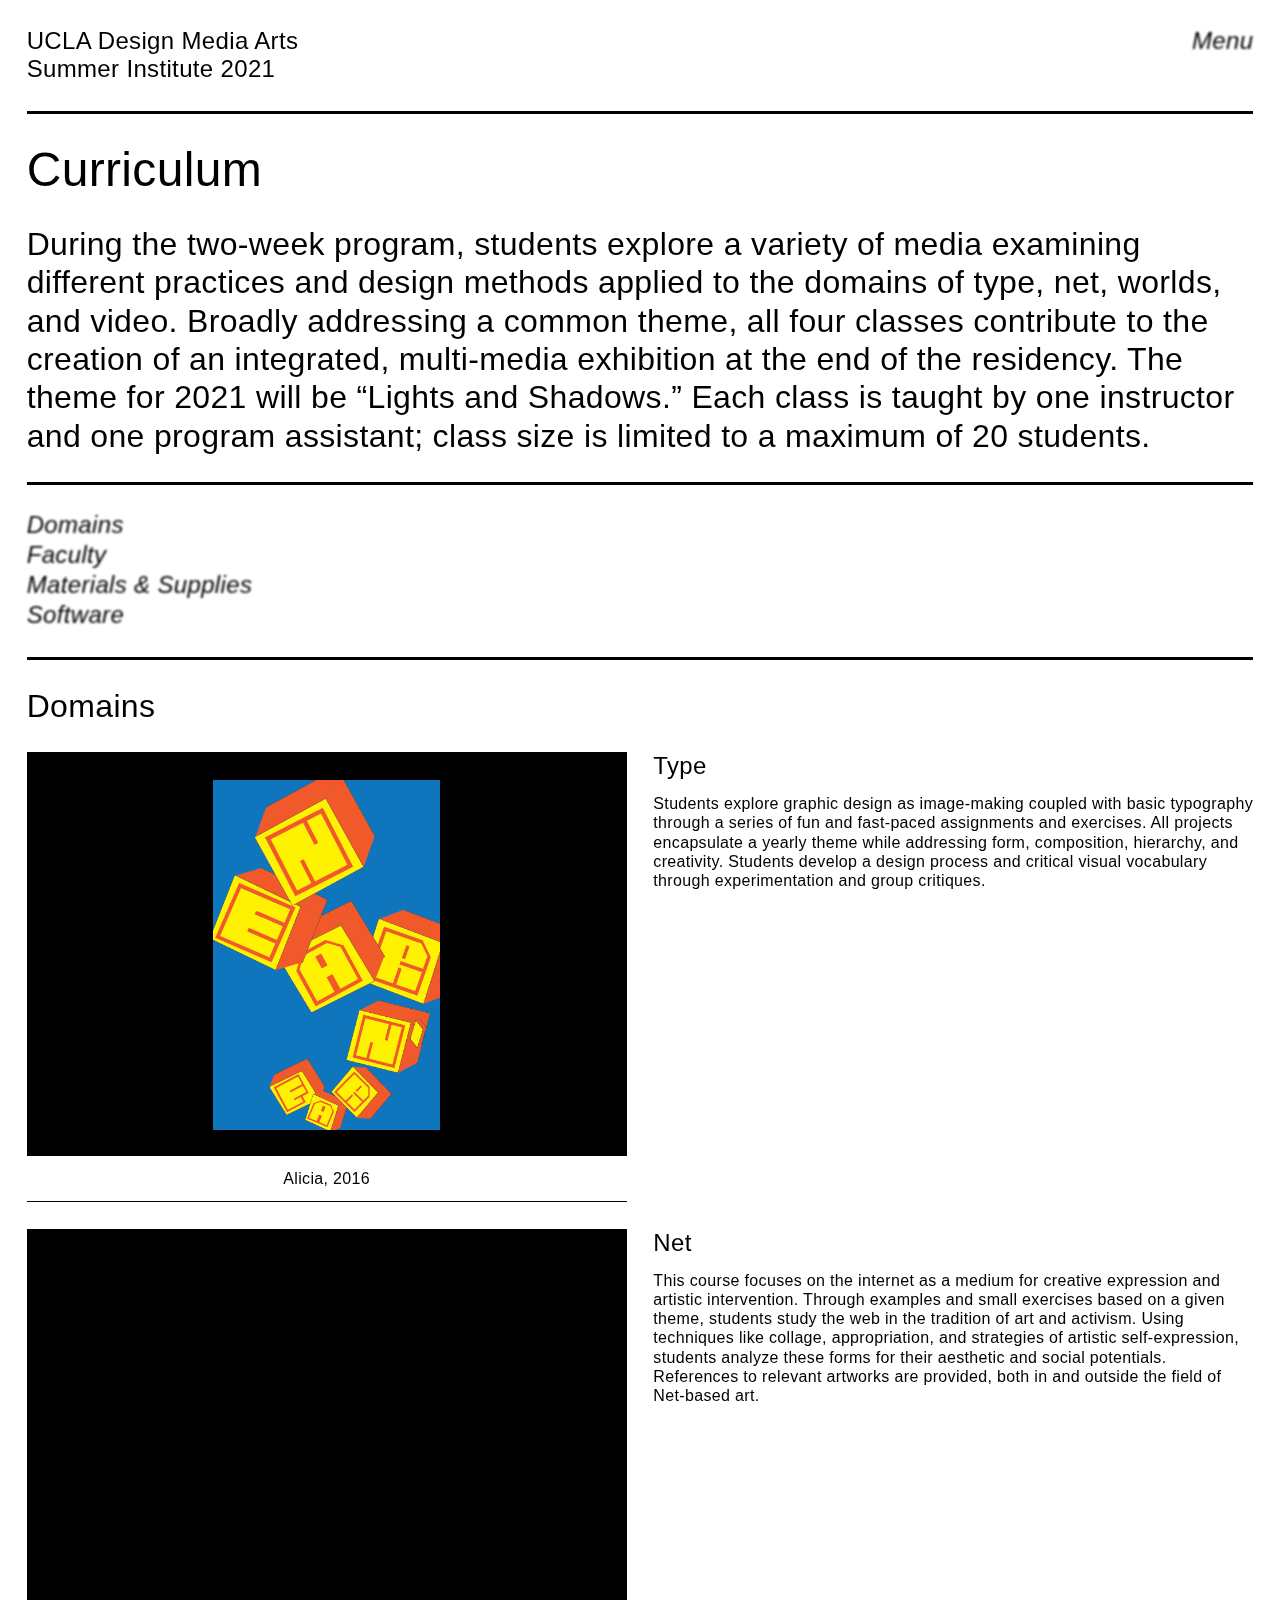
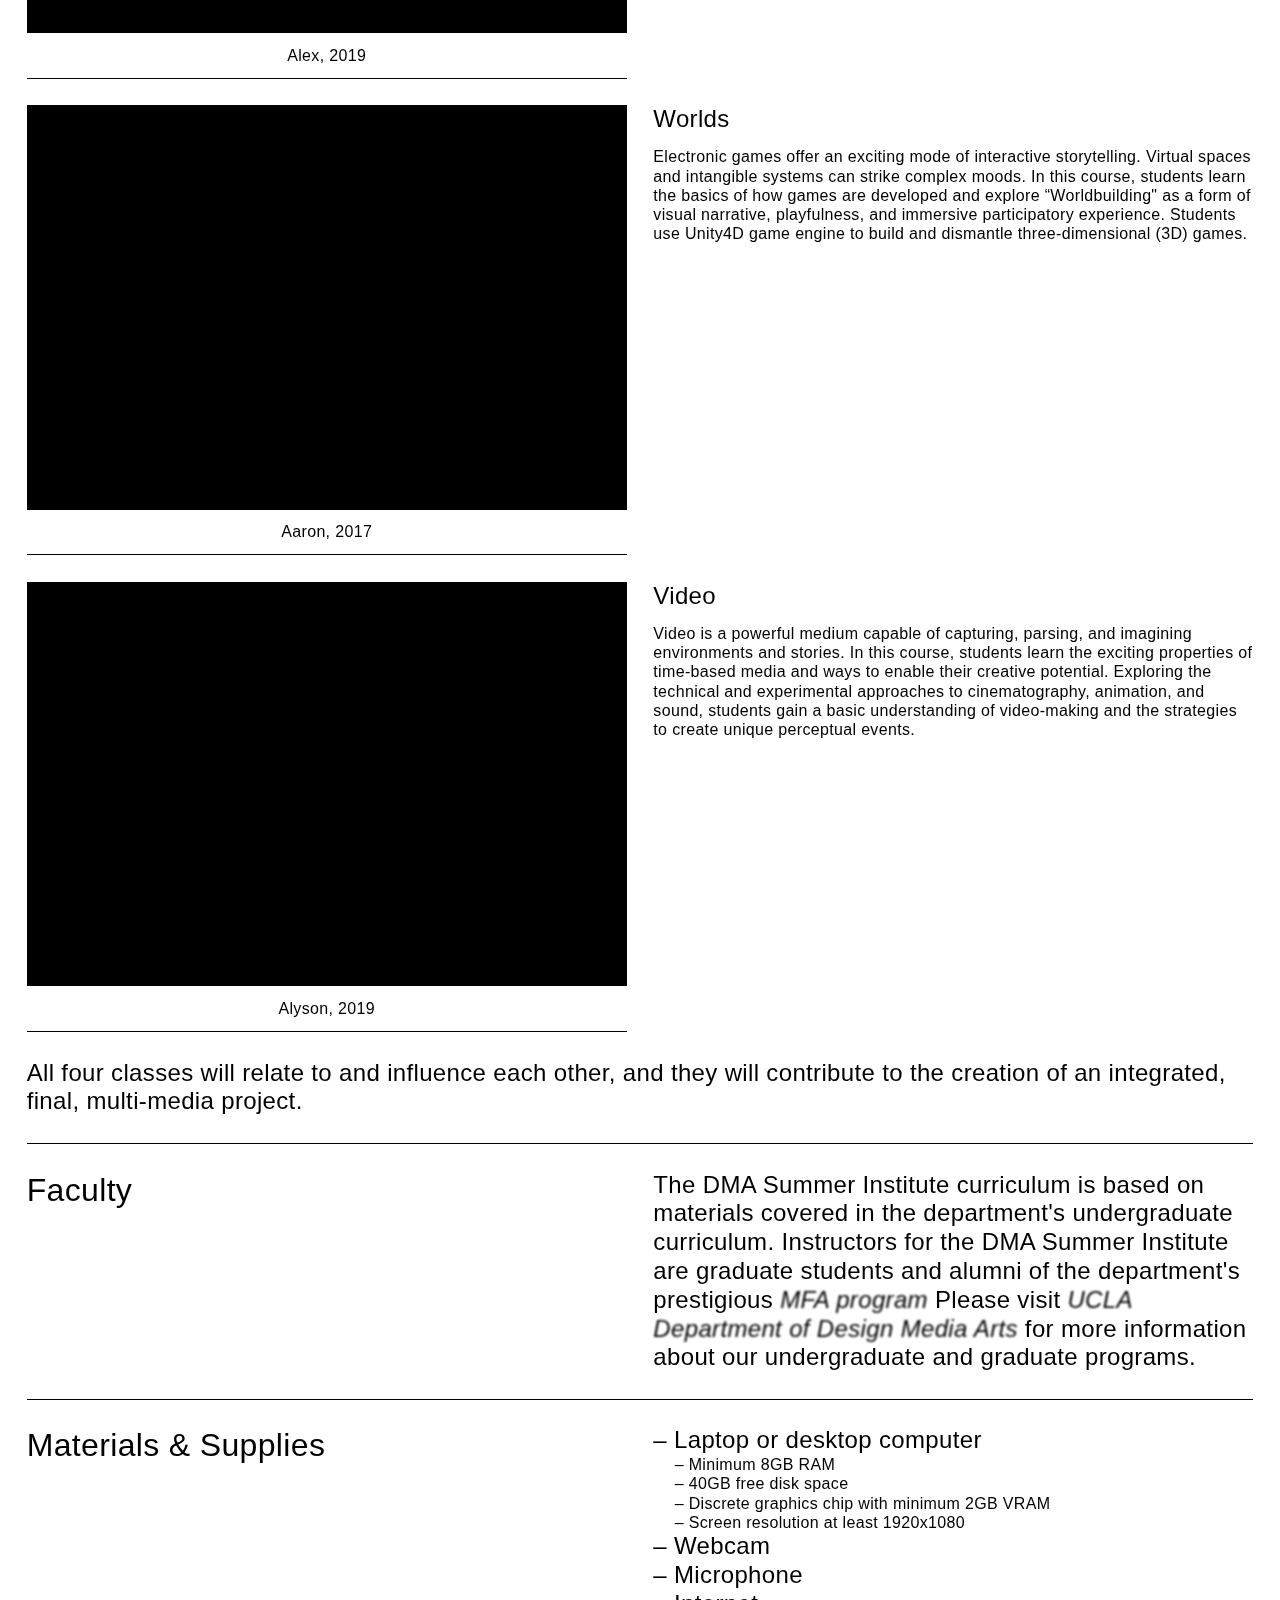
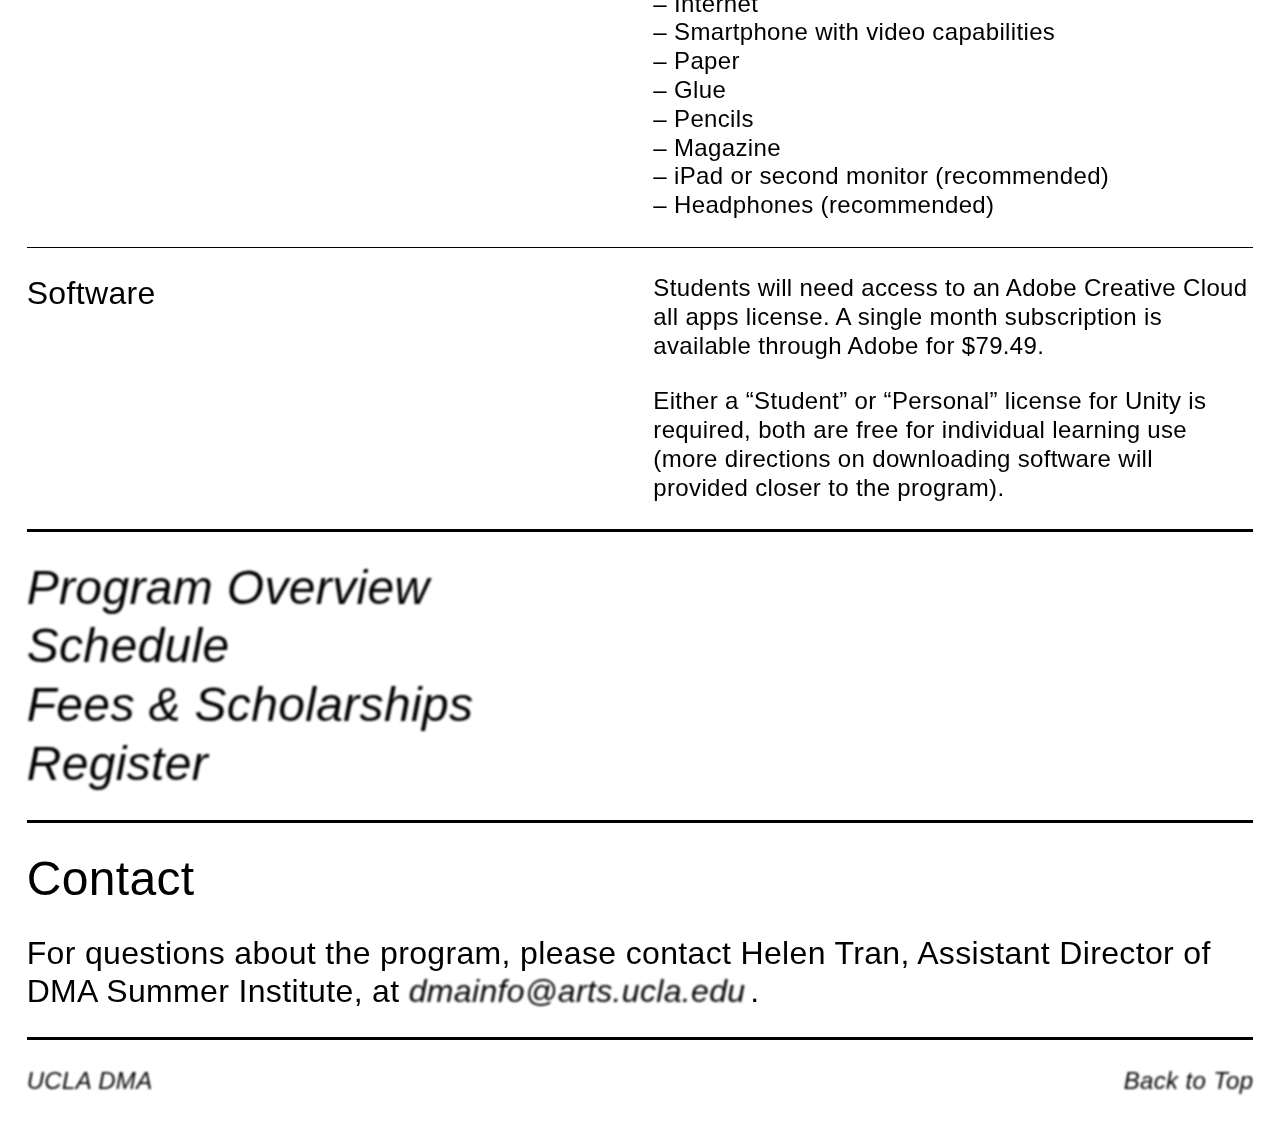
==== commit 1b07e93b: "styling changes" ====
--- a/curriculum/index.html
+++ b/curriculum/index.html
@@ -40,7 +40,7 @@
         <hr>
 
         <div class="register">
-            <a href="https://r.summer.ucla.edu/contact/InterestInstitutes.cfm" target="blank"
+            <a href="https://r.summer.ucla.edu/contact/InterestInstitutes.cfm" target="_blank"
                 class="register-btn thirty-six-pt text">
                 Register
             </a>
@@ -1230,8 +1230,8 @@
                         The DMA Summer Institute curriculum is based on materials covered in the department's undergraduate
                     curriculum. Instructors for the DMA Summer Institute are graduate students and alumni of the
                     department's prestigious 
-                    </span><a href="http://mfa.dma.ucla.edu/" target="blank" class="text">MFA program</a><span class="text"> Please
-                        visit </span><a href="http://dma.ucla.edu" target="blank" class="text">UCLA Department of Design Media Arts</a>
+                    </span><a href="http://mfa.dma.ucla.edu/" target="_blank" class="text">MFA program</a><span class="text"> Please
+                        visit </span><a href="http://dma.ucla.edu" target="_blank" class="text">UCLA Department of Design Media Arts</a>
                         <span class="text"> for more information about our undergraduate and graduate programs.</span>
                 </div>
             </p>
@@ -1332,7 +1332,7 @@
                 Fees & Scholarships
             </a>
             <br>
-            <a href="https://r.summer.ucla.edu/contact/InterestInstitutes.cfm" target="blank" class="text">
+            <a href="https://r.summer.ucla.edu/contact/InterestInstitutes.cfm" target="_blank" class="text">
                 Register
             </a>
         </nav>
@@ -1360,7 +1360,7 @@
 
     <footer class="eighteen-pt">
         <div class="UCLA-DMA">
-            <a href="http://dma.ucla.edu/" target="blank" class="text">
+            <a href="http://dma.ucla.edu/" target="_blank" class="text">
                 UCLA DMA
             </a>
         </div>
--- a/css/common.css
+++ b/css/common.css
@@ -60,7 +60,7 @@
     color: black;
     font-style: italic;
     border-bottom: 1px solid transparent;
-    filter: blur(1pt);
+    filter: blur(1px);
     transition: 0.3s;
 }
 
@@ -68,7 +68,7 @@
 .btn:hover{
     cursor: pointer;
     border-bottom: 1px solid black;
-    filter: blur(0.1pt);
+    filter: blur(0.1px);
 }
 
 h1,h2,h3,p,figure{
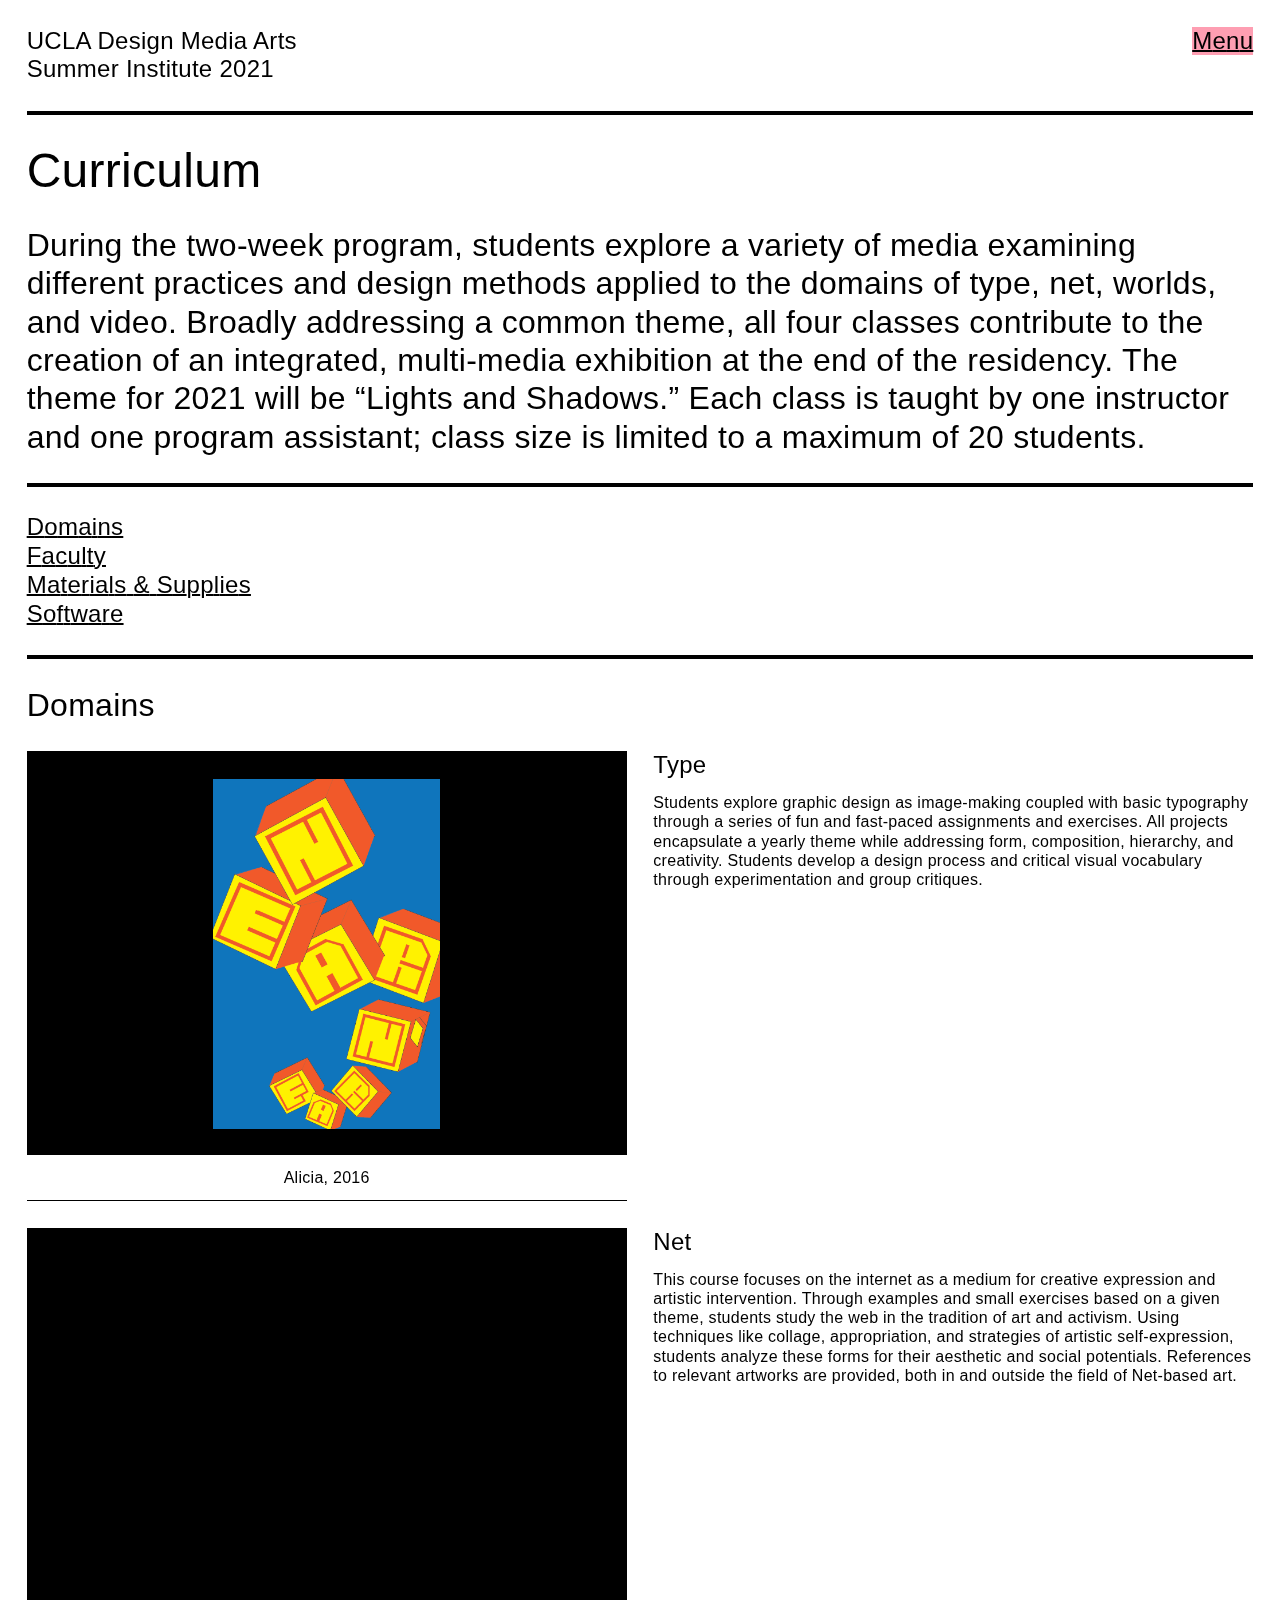
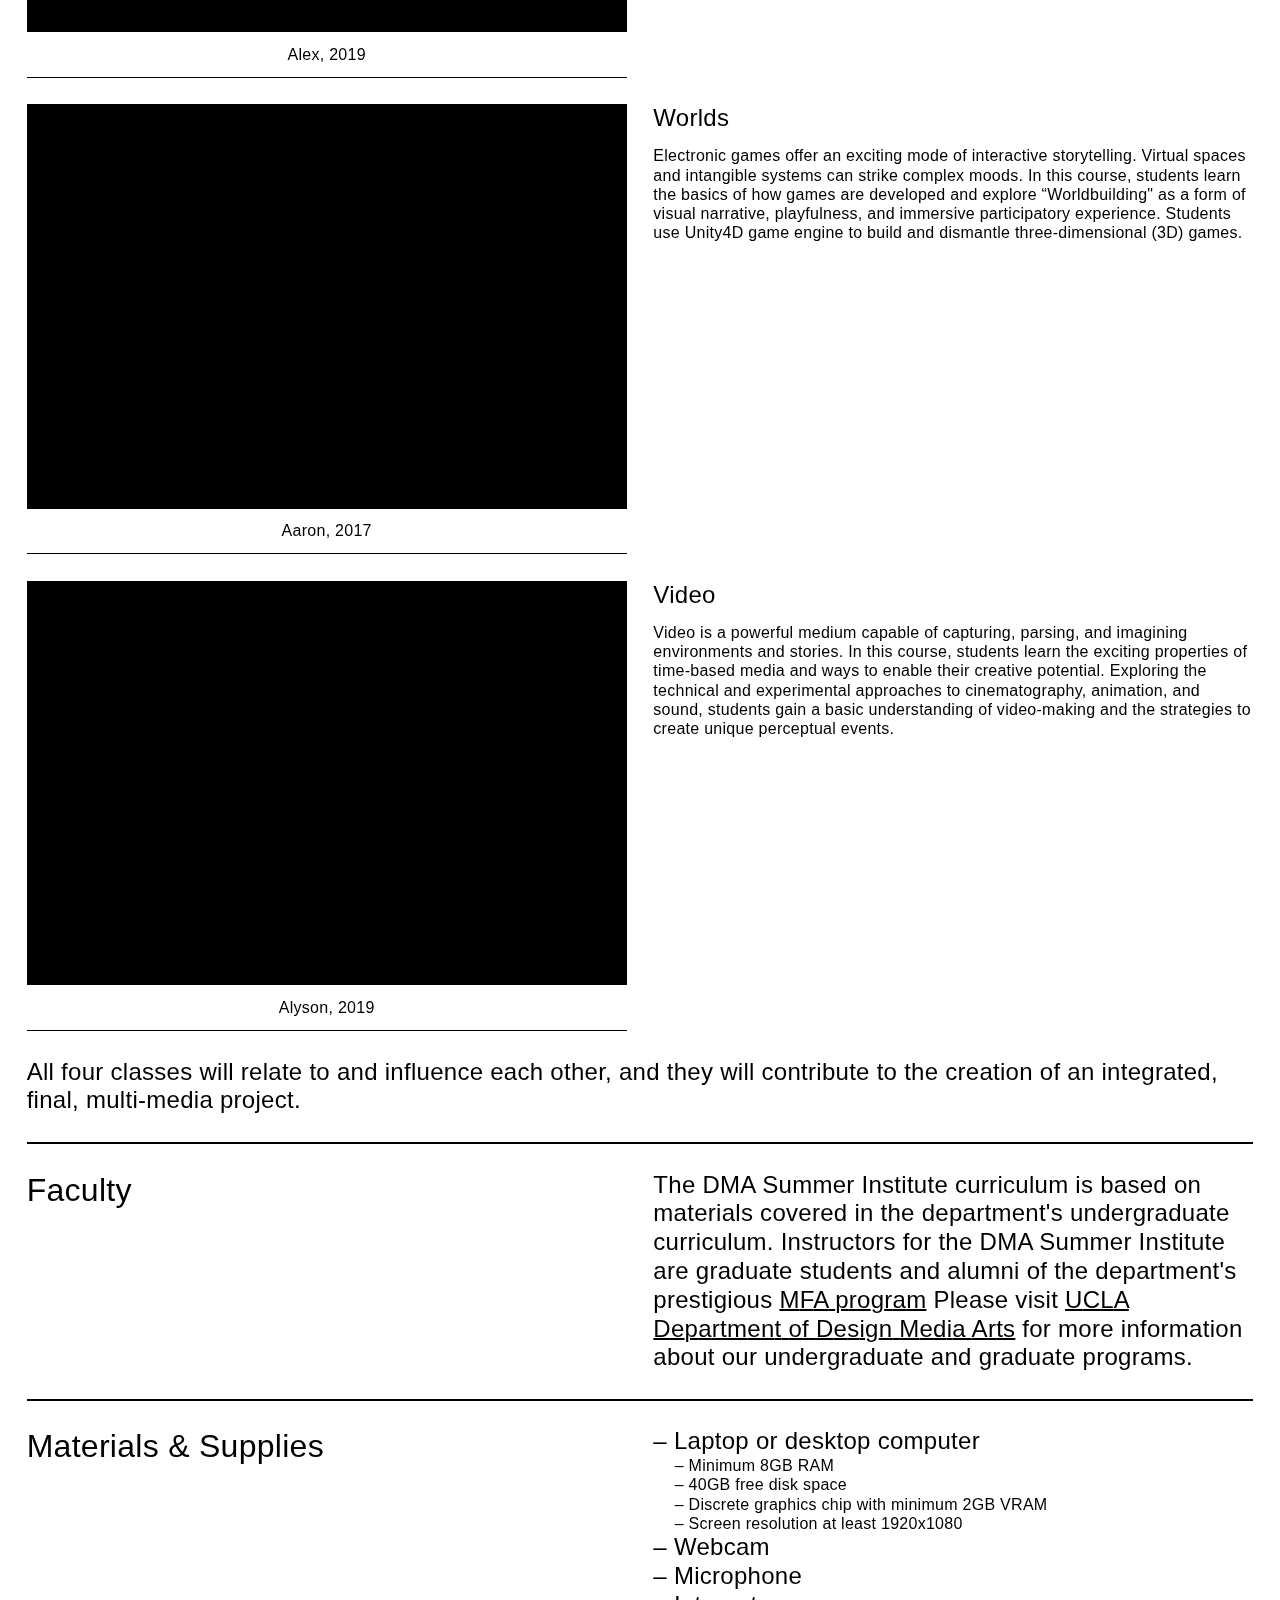
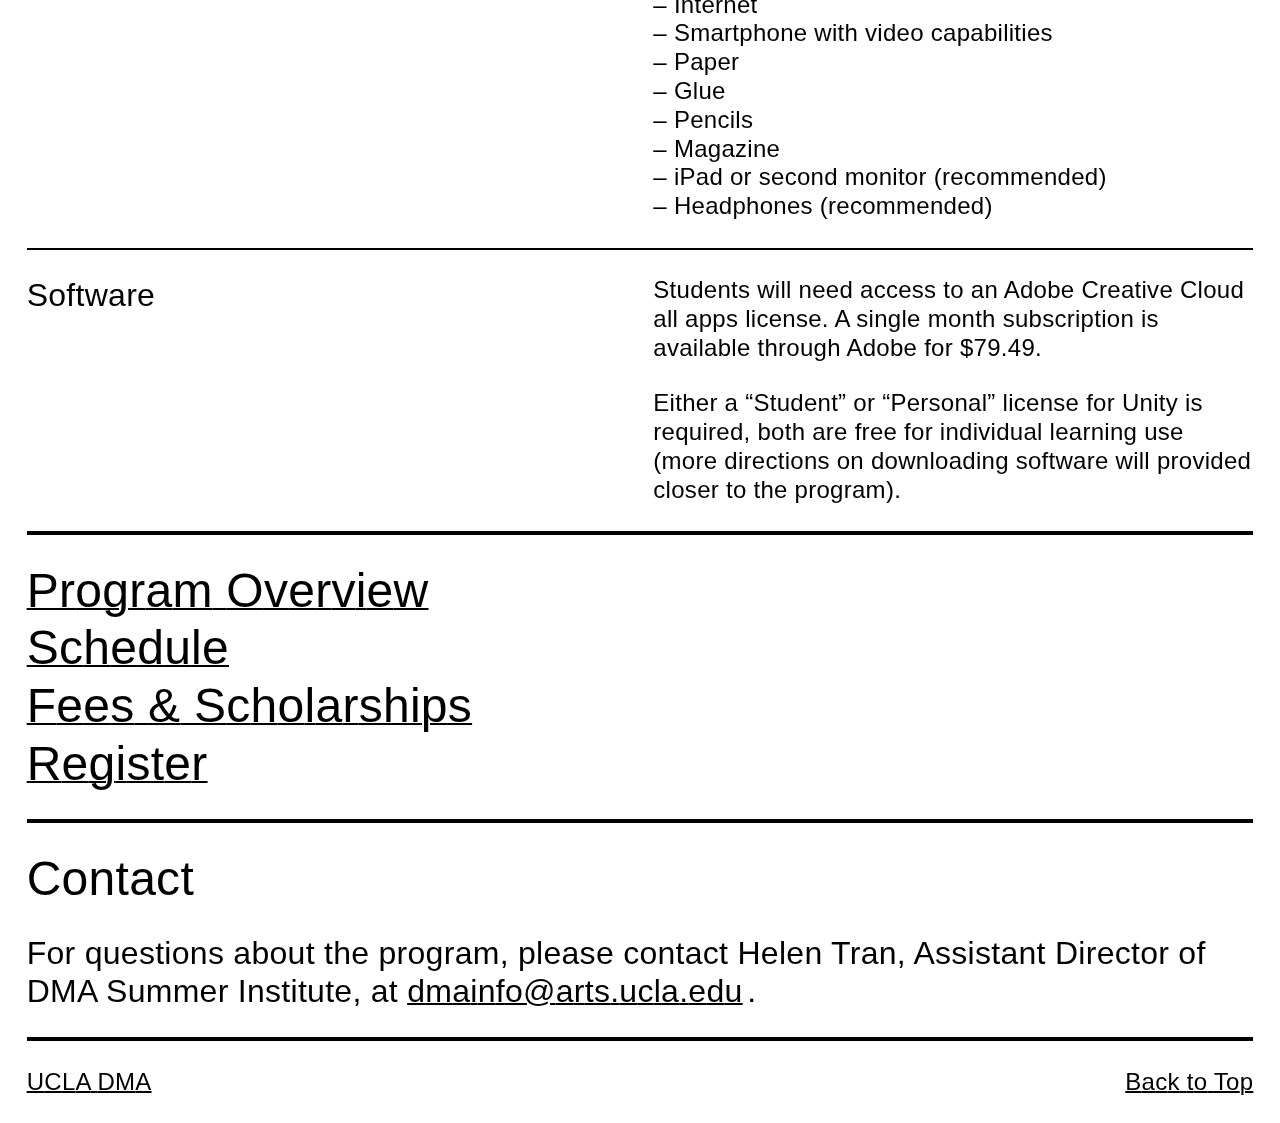
==== commit 9b1c099d: "touchscreen + menu styling + link styling" ====
--- a/curriculum/index.html
+++ b/curriculum/index.html
@@ -13,6 +13,10 @@
 
 <body onclick="">
     <nav id="menu" class="menu eighteen-pt">
+        <div class="current-page text">
+            Curriculum
+        </div>
+        
         <div id="close-btn" class="close-btn btn text">
             Close
         </div>
@@ -22,9 +26,7 @@
         <a href="../index.html" class="text">
             Program Overview
         </a>
-        <div class="current-page text">
-            Curriculum
-        </div>
+        <br>
         <a href="../schedule/index.html" class="text">
             Schedule
         </a>
@@ -1382,6 +1384,7 @@
 
     <script type="text/javascript" src="../js/jquery-1.8.3.js"></script>
     <script type="text/javascript" src="../js/index.js"></script>
+    <script type="text/javascript" src="../js/menu.js"></script>
 </body>
 
 </html>--- a/css/common.css
+++ b/css/common.css
@@ -9,9 +9,8 @@
     font-family: arial, sans-serif;
     scroll-behavior: smooth;
     cursor: default;
-    /* background-color: white; */
     line-height: 1.2;
-    letter-spacing: 0.25pt;
+    letter-spacing: 0.2pt;
     animation: pageLoad 1s ease-in;
     scrollbar-width: none;
 }
@@ -43,7 +42,7 @@
 
 hr{
     margin: 0 20pt;
-    height: 1px;
+    height: 2px;
     outline: none;
     border: none;
     color: black;
@@ -51,24 +50,23 @@
 }
 
 .hr-thick{
-    height: 3px;
+    height: 4px;
 }
 
 a,
 .btn{
-    text-decoration: none;
     color: black;
-    font-style: italic;
-    border-bottom: 1px solid transparent;
-    filter: blur(1px);
+    font-style: normal;
     transition: 0.3s;
+    text-decoration: underline;
+    text-decoration-thickness: 2px;
+    
 }
 
 a:hover,
 .btn:hover{
     cursor: pointer;
-    border-bottom: 1px solid black;
-    filter: blur(0.1px);
+    font-style: italic;
 }
 
 h1,h2,h3,p,figure{
@@ -168,14 +166,14 @@
 
 .menu hr{
     margin: 20pt 0;
-    height: 2pt;
+    height: 4px;
     color: black;
     background-color: black;
 }
 
-.menu .hr-show-on-mobile{
+/* .menu .hr-show-on-mobile{
     display: none;
-}
+} */
 
 .menu .close-btn{
     position: fixed;
@@ -258,21 +256,9 @@
 mobile view
 */
 @media only screen and (max-width:480px) { 
-    .menu-btn{
+    .menu-btn,
+    .menu .close-btn{
         font-size: 24pt !important;
-    }
-
-    .menu .close-btn{
-        position: relative;
-        display: inline-block;
-        top: 0pt;
-        right: 0pt;
-        z-index: 1;
-        font-size: 24pt;
-    }
-
-    .menu .hr-show-on-mobile{
-        display: block;
     }
 
     .top-nav{
@@ -323,8 +309,7 @@
         padding-left: 14pt !important;
     }
 
-    .menu a,
-    .menu .current-page{
+    .menu a{
         font-size: 24pt;
         display: inline-block;
         padding-left: 20pt;
@@ -332,7 +317,13 @@
     }
 
     .menu .current-page{
+        font-size: 24pt;
         display: block;
+        width: 50%;
+    }
+
+    .shadows:hover{
+        color: rgba(0, 0, 0, 1);
     }
 }
 
@@ -367,4 +358,8 @@
         width: 100vw;
         padding: 0;
     }
+
+    .shadows:hover{
+        color: rgba(0, 0, 0, 1);
+    }
 }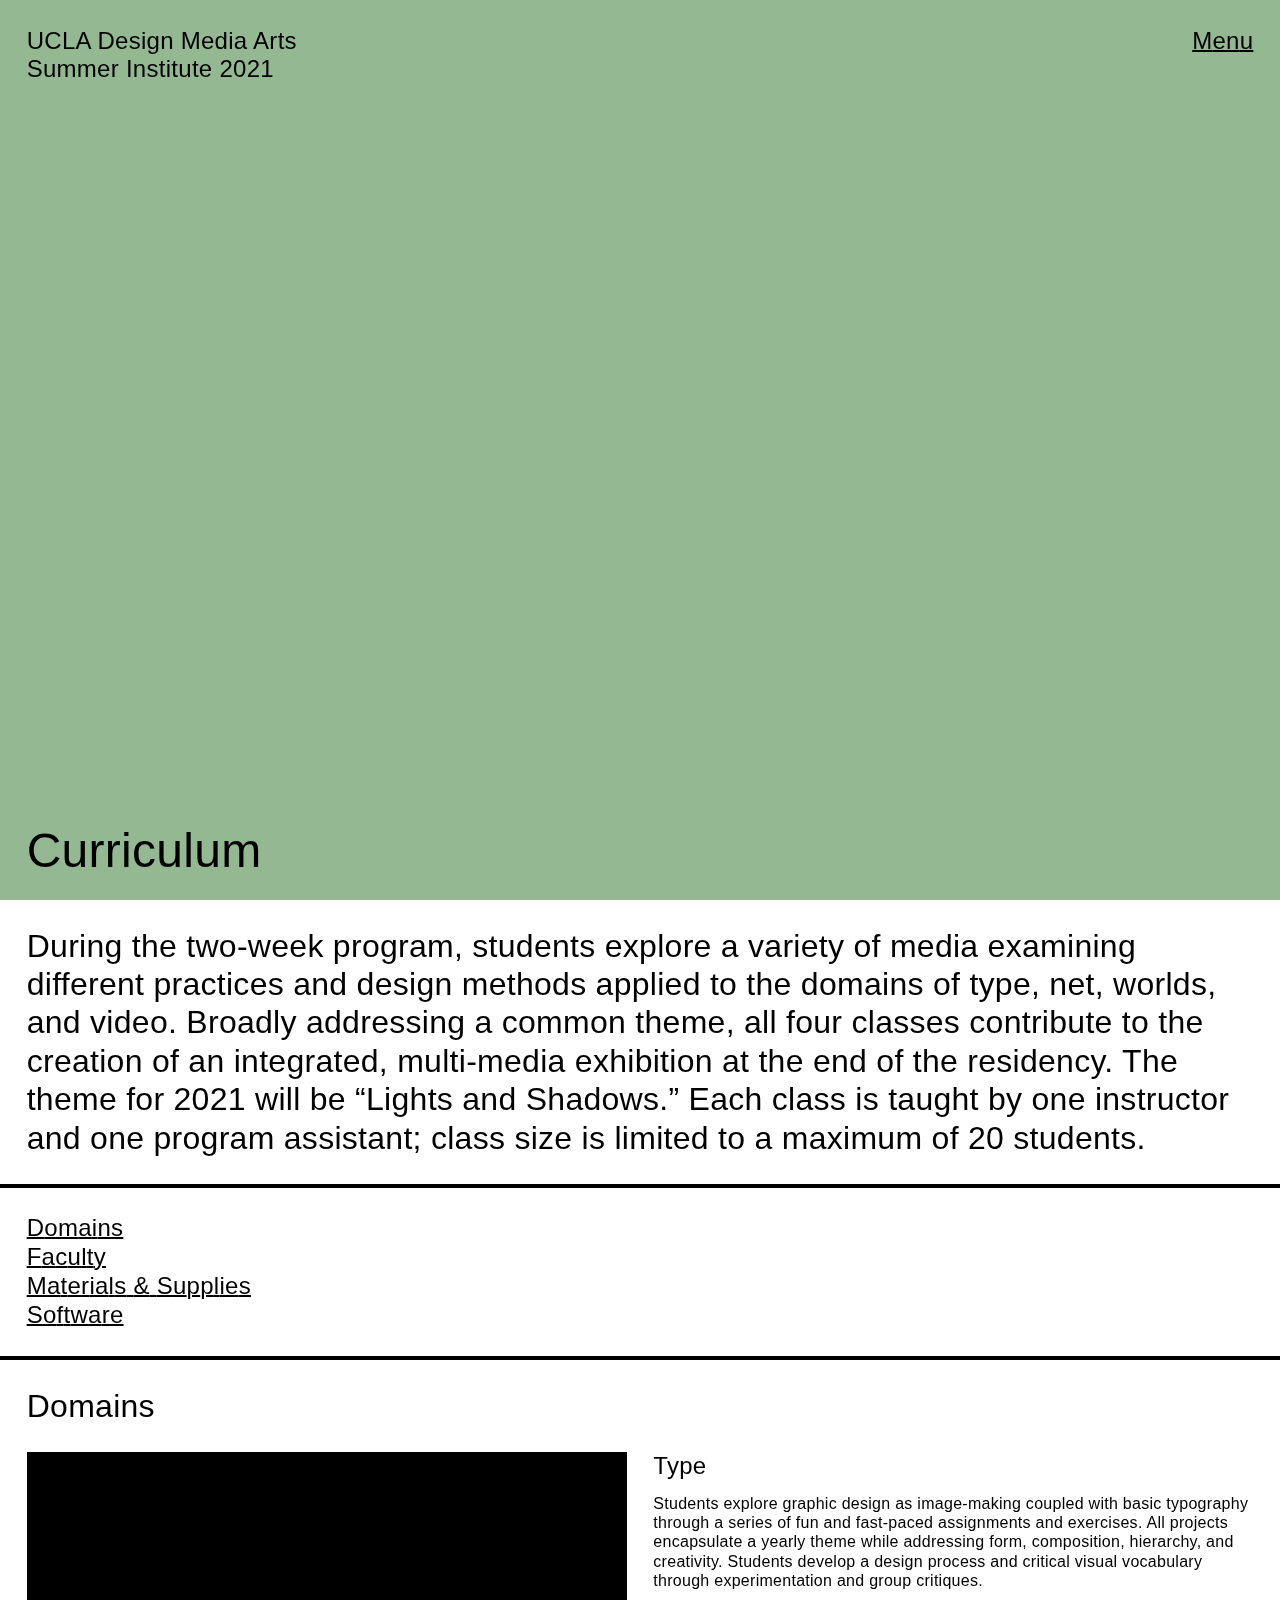
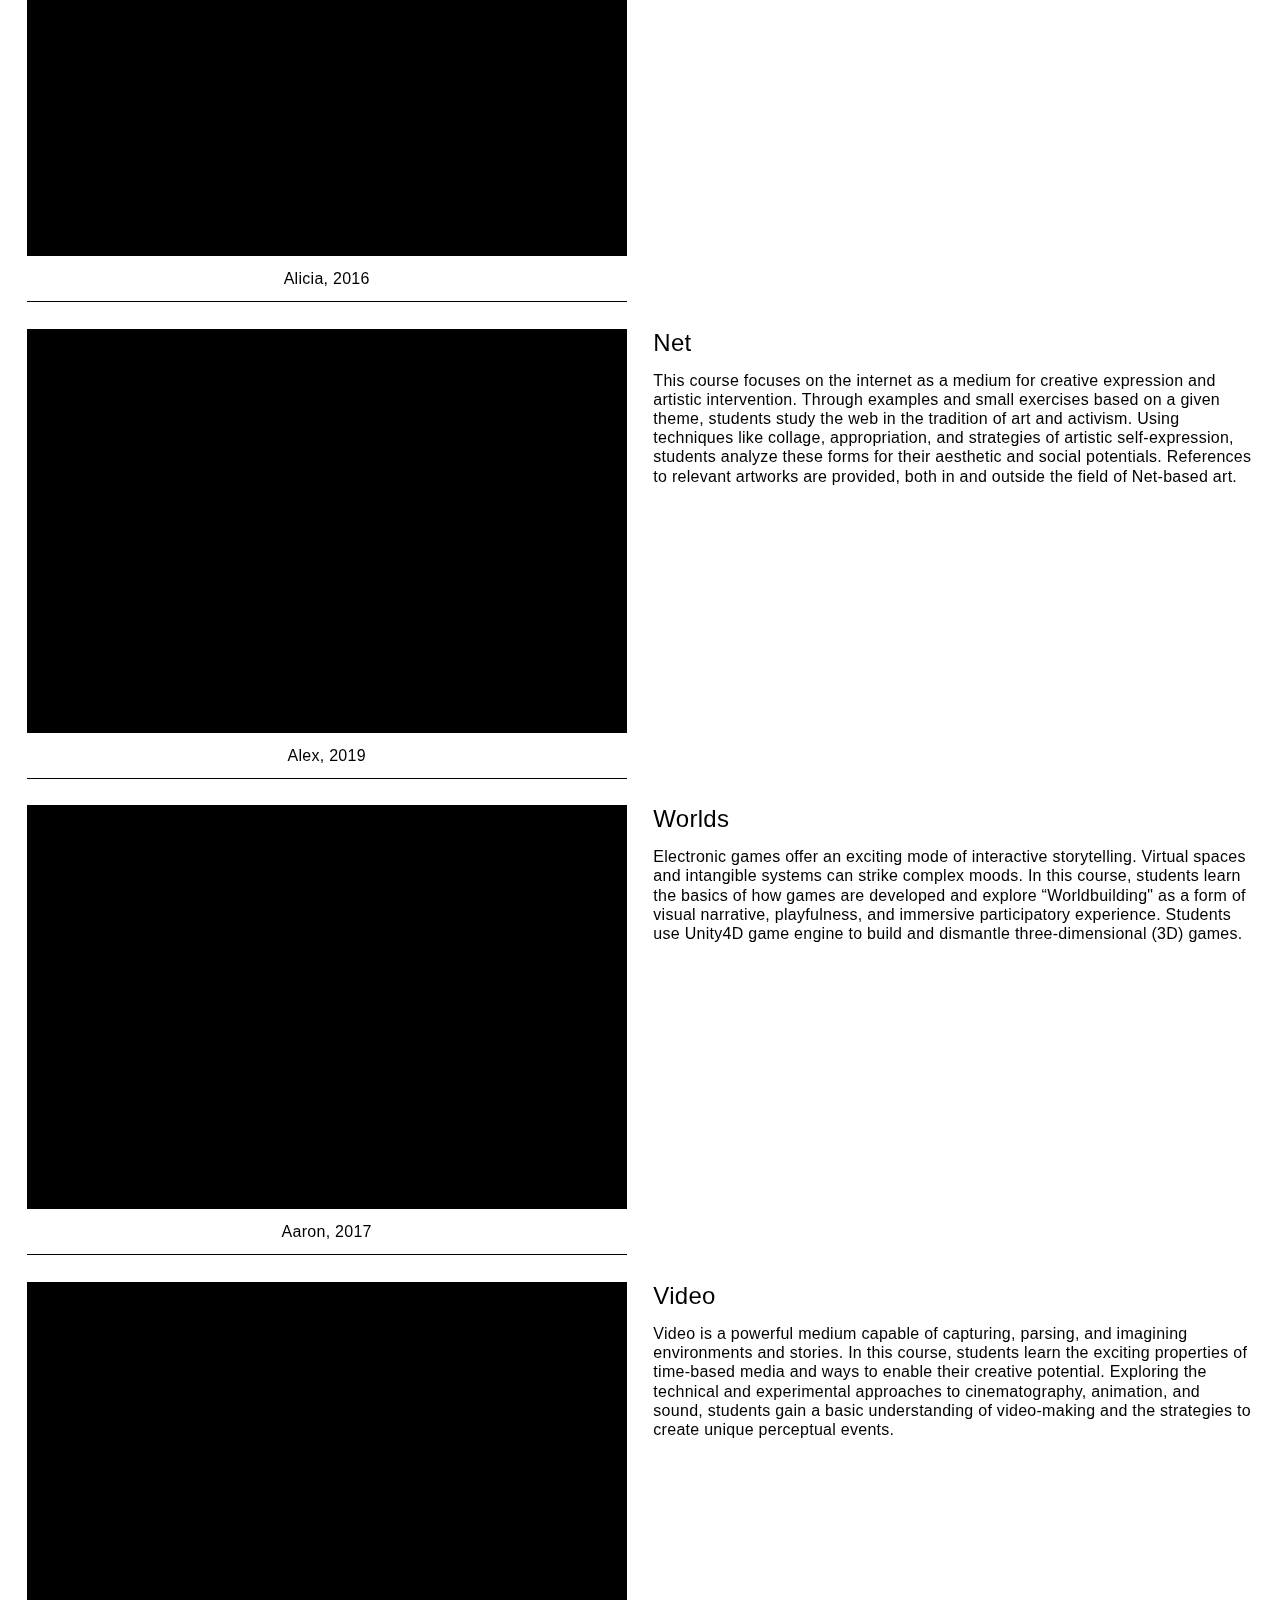
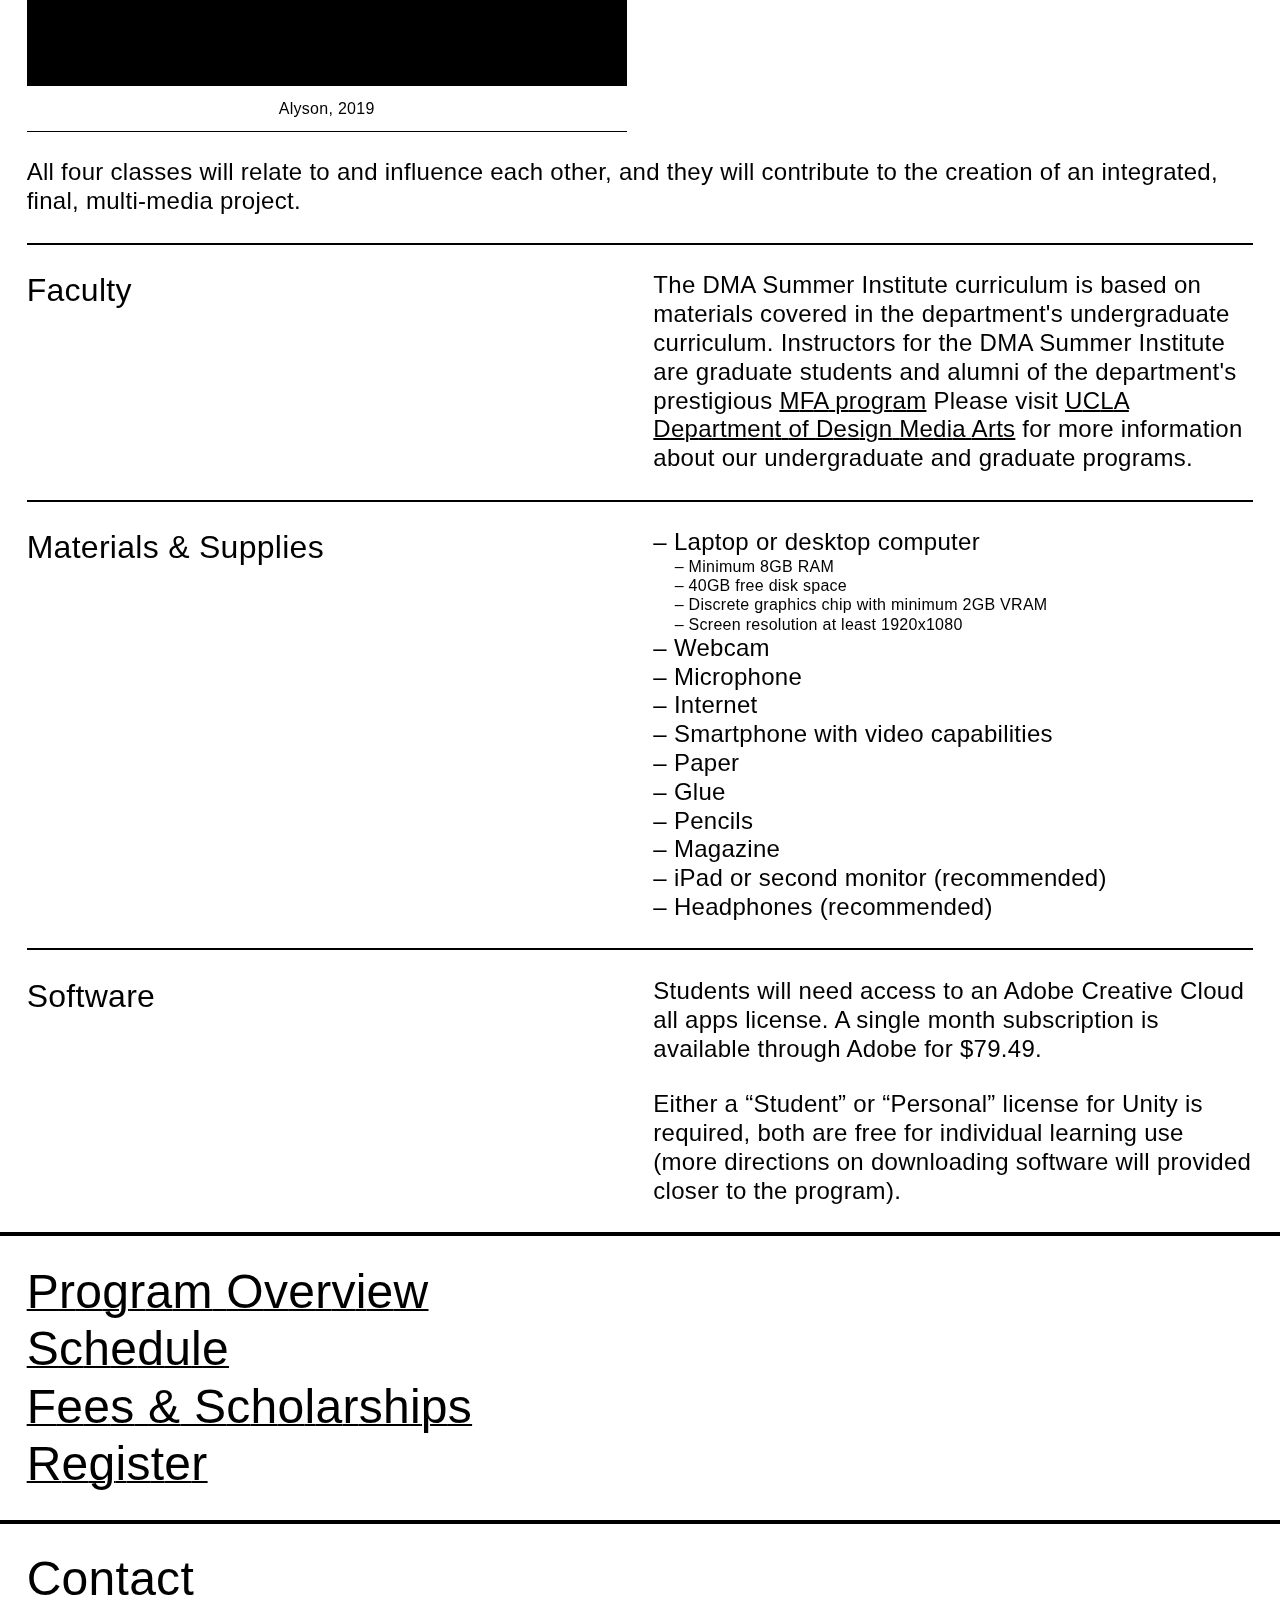
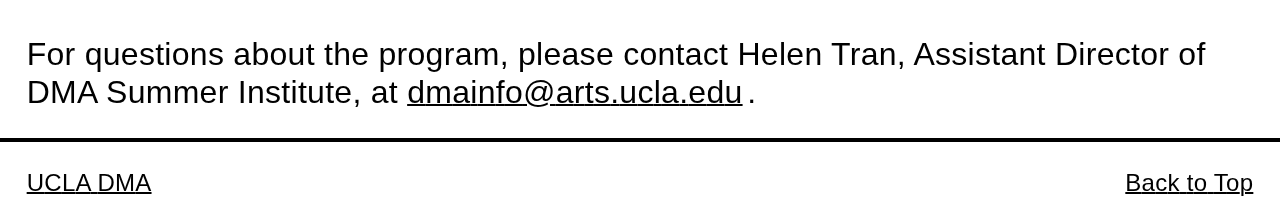
==== commit 8d831ba7: "landing page styling" ====
--- a/curriculum/index.html
+++ b/curriculum/index.html
@@ -66,7 +66,7 @@
             </div>
         </nav>
 
-        <header>
+        <header id="landing" class="landing">
             <h2 class="eighteen-pt">
                 <div class="text">
                     UCLA Design Media Arts
@@ -75,16 +75,15 @@
                     Summer Institute 2021
                 </div>
             </h2>
-        </header>
-
-        <hr class="hr-thick">
-
-        <section class="intro">
+
             <h1 class="thirty-six-pt">
                 <div class="text">
                     Curriculum
                 </div>
             </h1>
+        </header>
+
+        <section class="intro">
             <p>
                 <div class="twenty-four-pt text">
                     During the two-week program, students explore a variety of media examining different practices and
--- a/css/common.css
+++ b/css/common.css
@@ -51,6 +51,7 @@
 
 .hr-thick{
     height: 4px;
+    margin: 0 0;
 }
 
 a,
@@ -92,16 +93,32 @@
     padding: 20pt;
 }
 
+.landing{
+    display: flex;
+    flex-wrap: wrap;
+    height: 100vh;
+    padding: 20pt;
+    position: relative;
+}
+
+.landing>h1,
+.landing>h2{
+    width: 100%;
+    height: 50%;
+    position: relative;
+}
+
+.landing>h1>div{
+    position: absolute;
+    bottom: -5pt;
+}
+
 /*
 Page intro
 */
 
 .intro{
     padding: 20pt;
-}
-
-.intro .twenty-four-pt{
-    padding-top: 20pt;
 }
 
 /*
@@ -171,10 +188,6 @@
     background-color: black;
 }
 
-/* .menu .hr-show-on-mobile{
-    display: none;
-} */
-
 .menu .close-btn{
     position: fixed;
     top: 20pt;
@@ -207,10 +220,6 @@
     text-indent: -20pt;
 }
 
-/* .top-nav a{
-    color: deeppink;
-} */
-
 /*
 Page bottom navigation
 */
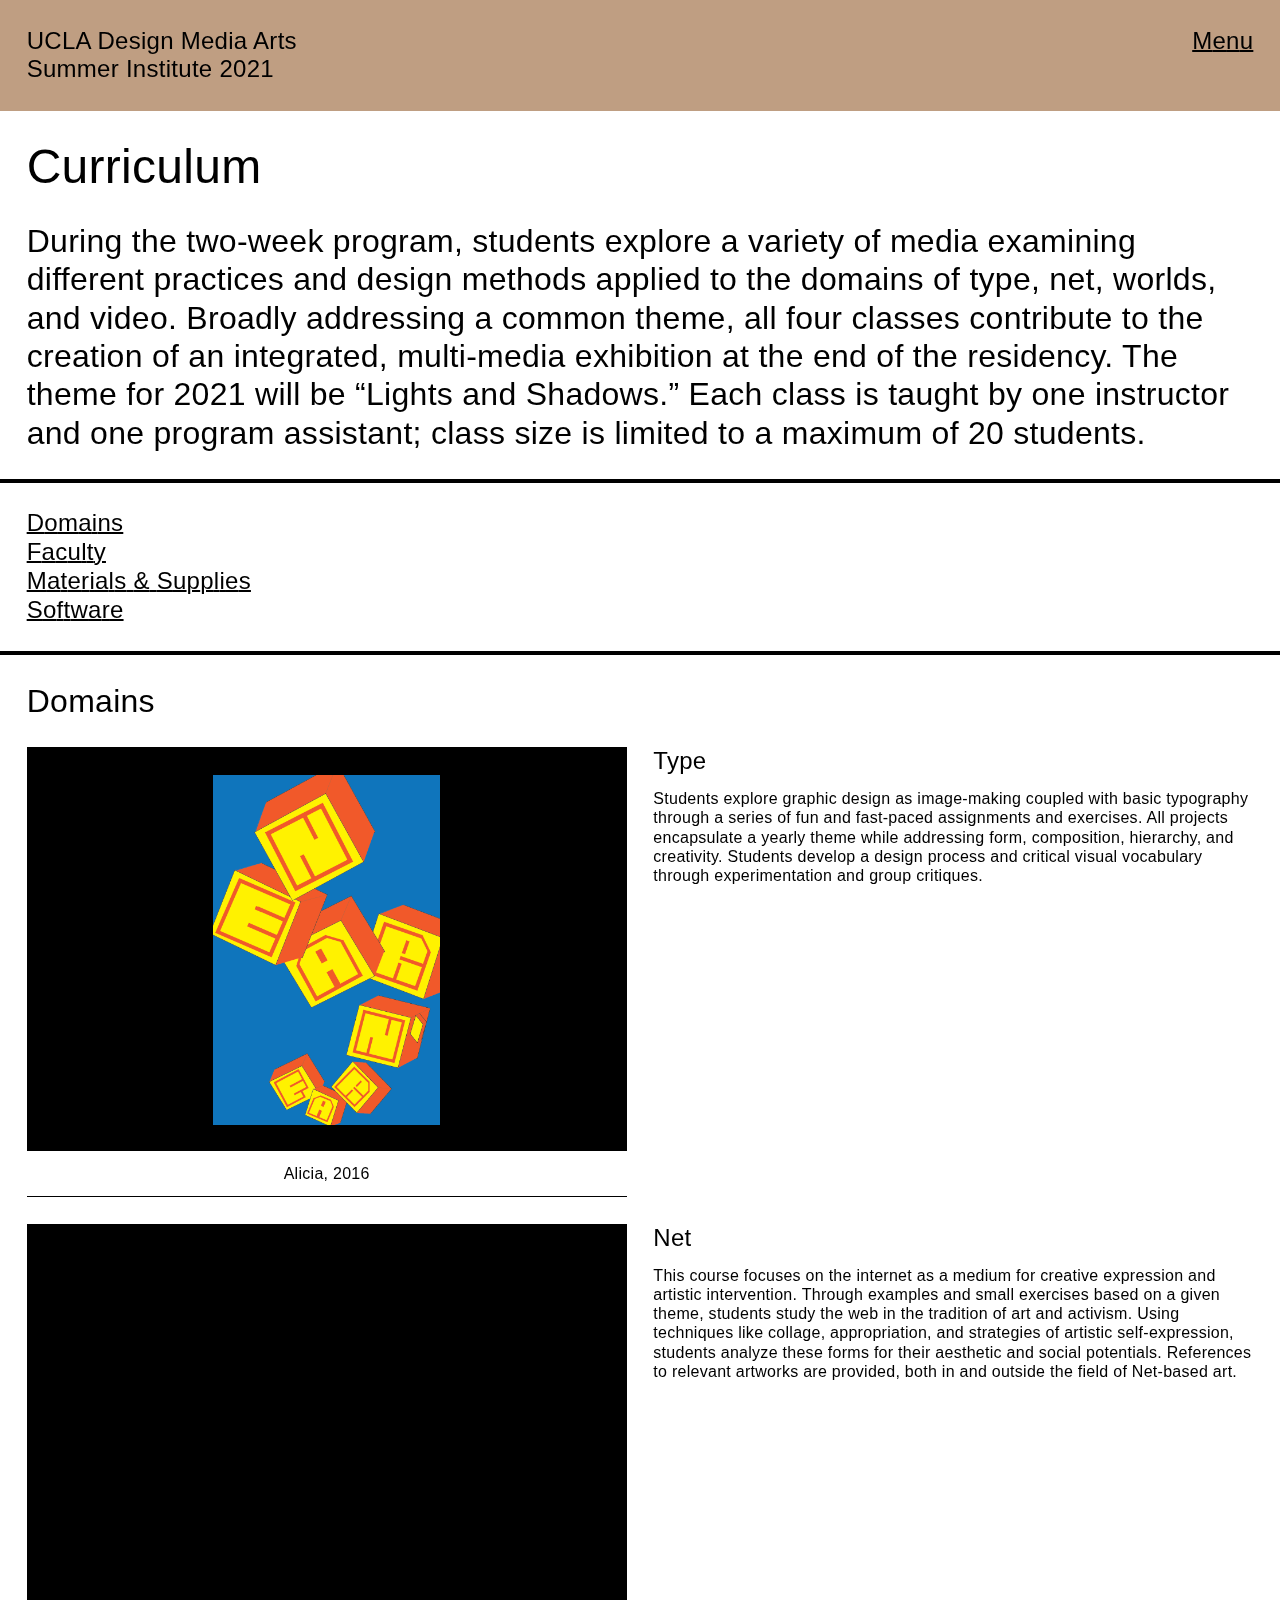
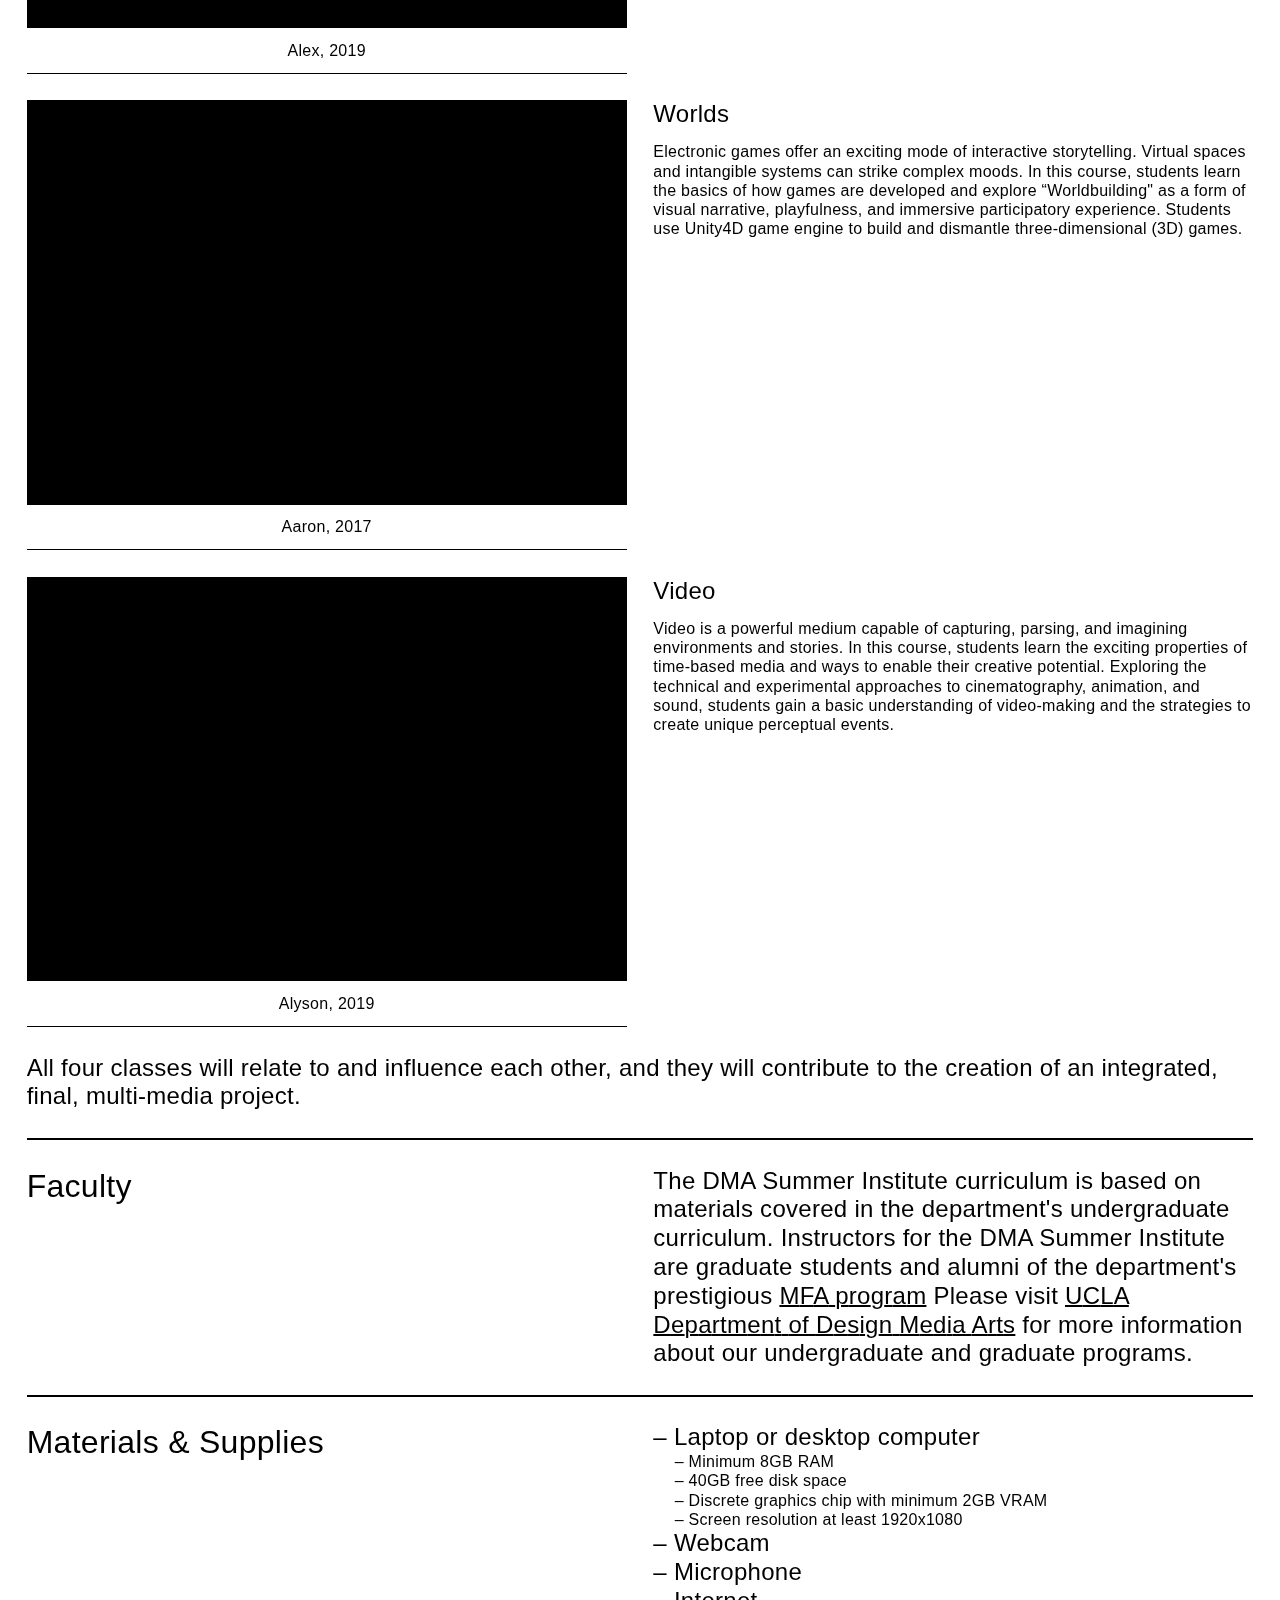
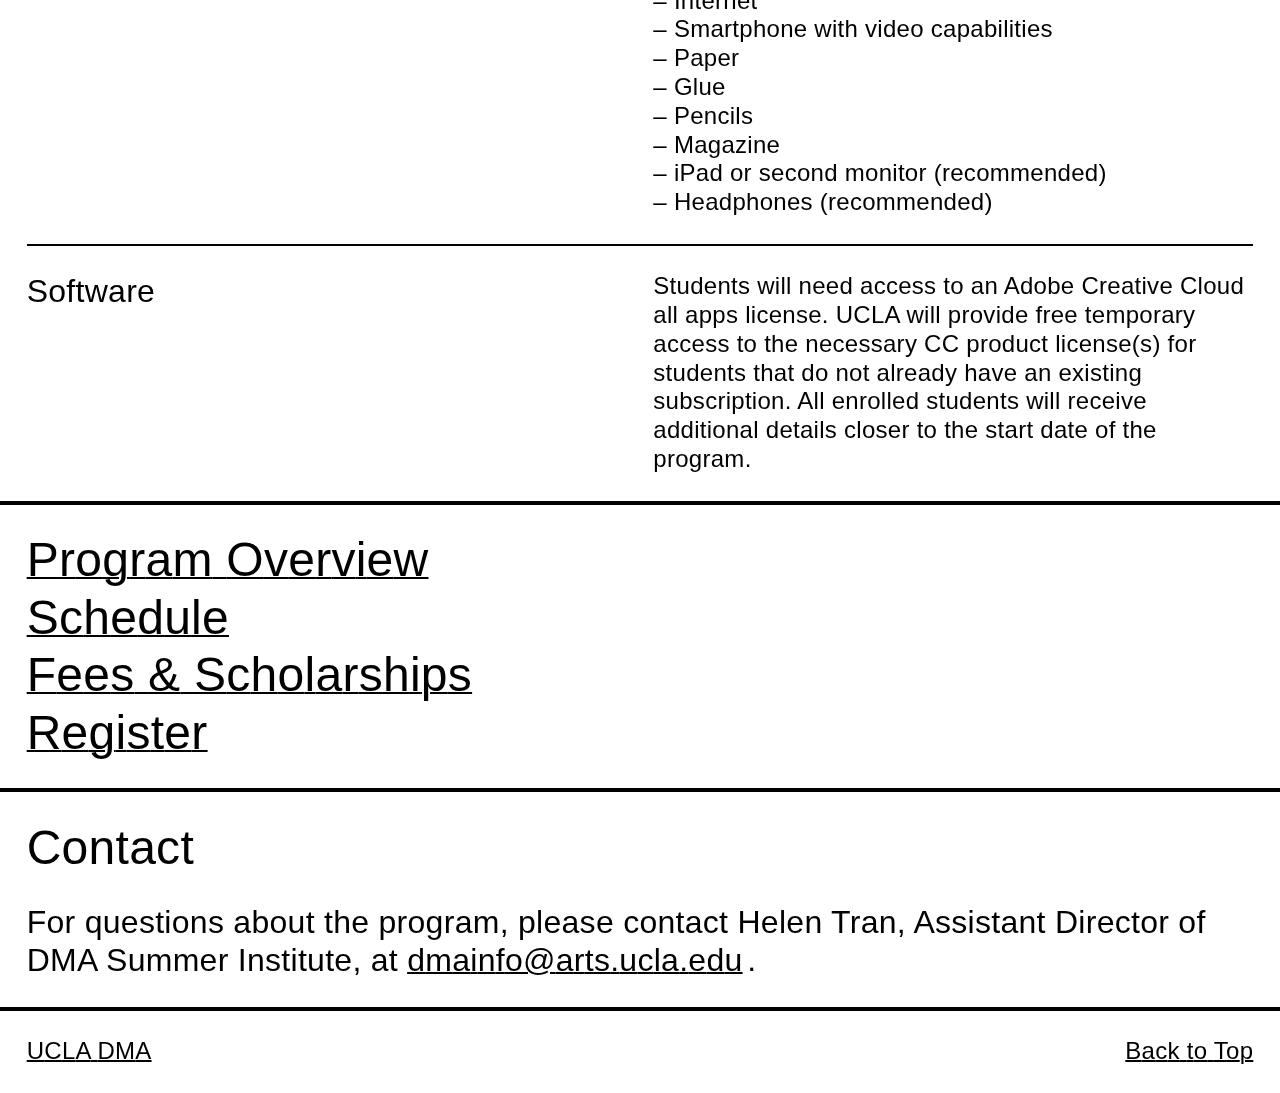
==== commit 9226fc73: "page header styling + update text for software requirements" ====
--- a/curriculum/index.html
+++ b/curriculum/index.html
@@ -16,7 +16,7 @@
         <div class="current-page text">
             Curriculum
         </div>
-        
+
         <div id="close-btn" class="close-btn btn text">
             Close
         </div>
@@ -75,15 +75,15 @@
                     Summer Institute 2021
                 </div>
             </h2>
-
+        </header>
+
+        <section class="intro">
             <h1 class="thirty-six-pt">
                 <div class="text">
                     Curriculum
                 </div>
             </h1>
-        </header>
-
-        <section class="intro">
+
             <p>
                 <div class="twenty-four-pt text">
                     During the two-week program, students explore a variety of media examining different practices and
@@ -1228,12 +1228,15 @@
             <p>
                 <div class="eighteen-pt right-column">
                     <span class="text">
-                        The DMA Summer Institute curriculum is based on materials covered in the department's undergraduate
-                    curriculum. Instructors for the DMA Summer Institute are graduate students and alumni of the
-                    department's prestigious 
-                    </span><a href="http://mfa.dma.ucla.edu/" target="_blank" class="text">MFA program</a><span class="text"> Please
-                        visit </span><a href="http://dma.ucla.edu" target="_blank" class="text">UCLA Department of Design Media Arts</a>
-                        <span class="text"> for more information about our undergraduate and graduate programs.</span>
+                        The DMA Summer Institute curriculum is based on materials covered in the department's
+                        undergraduate
+                        curriculum. Instructors for the DMA Summer Institute are graduate students and alumni of the
+                        department's prestigious
+                    </span><a href="http://mfa.dma.ucla.edu/" target="_blank" class="text">MFA program</a><span
+                        class="text"> Please
+                        visit </span><a href="http://dma.ucla.edu" target="_blank" class="text">UCLA Department of
+                        Design Media Arts</a>
+                    <span class="text"> for more information about our undergraduate and graduate programs.</span>
                 </div>
             </p>
         </section>
@@ -1306,14 +1309,15 @@
             <p>
                 <div class="eighteen-pt right-column">
                     <div class="text">
-                        Students will need access to an Adobe Creative Cloud all apps license. A single month
-                        subscription
-                        is available through Adobe for $79.49.
+                        Students will need access to an Adobe Creative Cloud all apps license. UCLA will provide free
+                        temporary access to the necessary CC product license(s) for students that do not already have an
+                        existing subscription. All enrolled students will receive additional details closer to the start
+                        date of the program.
                     </div>
-                    <div class="text">
+                    <!-- <div class="text">
                         Either a “Student” or “Personal” license for Unity is required, both are free for individual
                         learning use (more directions on downloading software will provided closer to the program).
-                    </div>
+                    </div> -->
                 </div>
             </p>
         </section>
--- a/css/common.css
+++ b/css/common.css
@@ -93,32 +93,16 @@
     padding: 20pt;
 }
 
-.landing{
-    display: flex;
-    flex-wrap: wrap;
-    height: 100vh;
-    padding: 20pt;
-    position: relative;
-}
-
-.landing>h1,
-.landing>h2{
-    width: 100%;
-    height: 50%;
-    position: relative;
-}
-
-.landing>h1>div{
-    position: absolute;
-    bottom: -5pt;
-}
-
 /*
 Page intro
 */
 
 .intro{
     padding: 20pt;
+}
+
+.intro .twenty-four-pt{
+    padding-top: 20pt;
 }
 
 /*
--- a/css/curriculum.css
+++ b/css/curriculum.css
@@ -86,6 +86,6 @@
 Software section
 */
 
-.software .text:nth-of-type(2){
+/* .software .text:nth-of-type(2){
     padding-top: 20pt;
-}+} */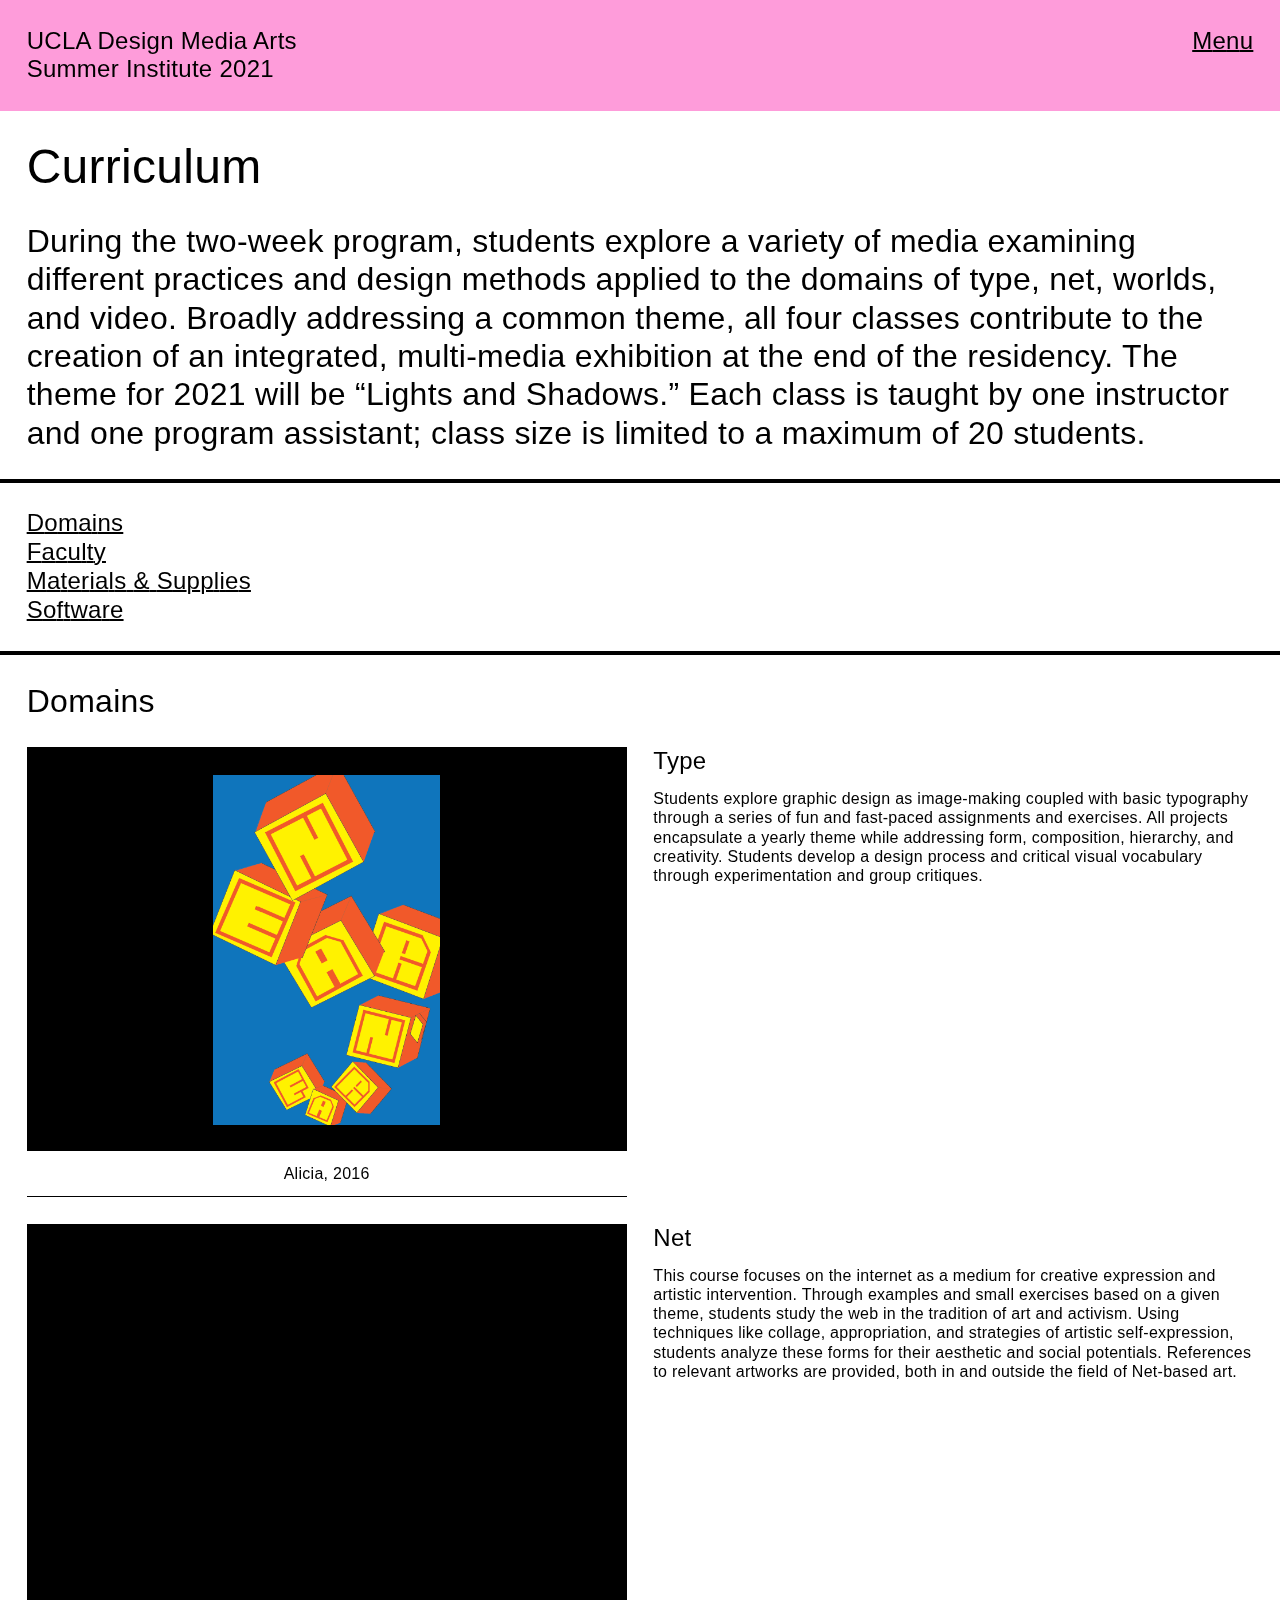
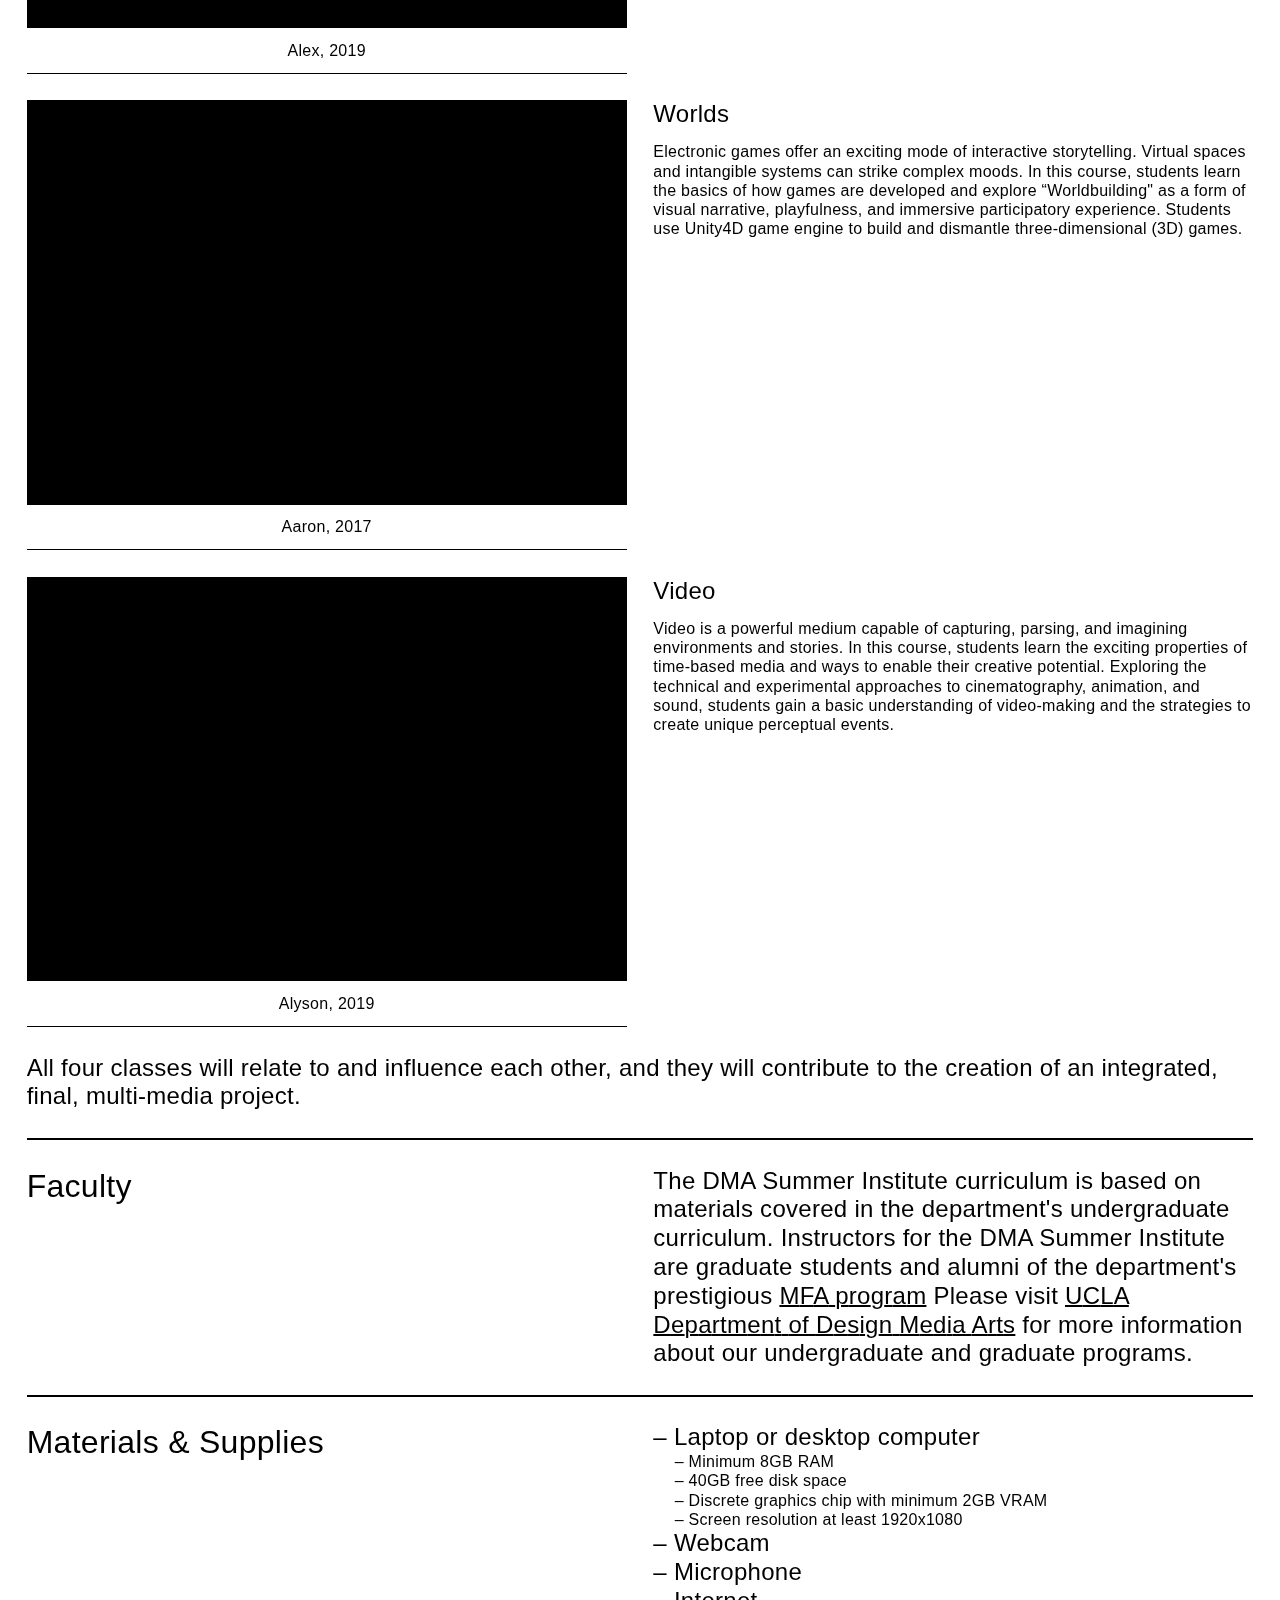
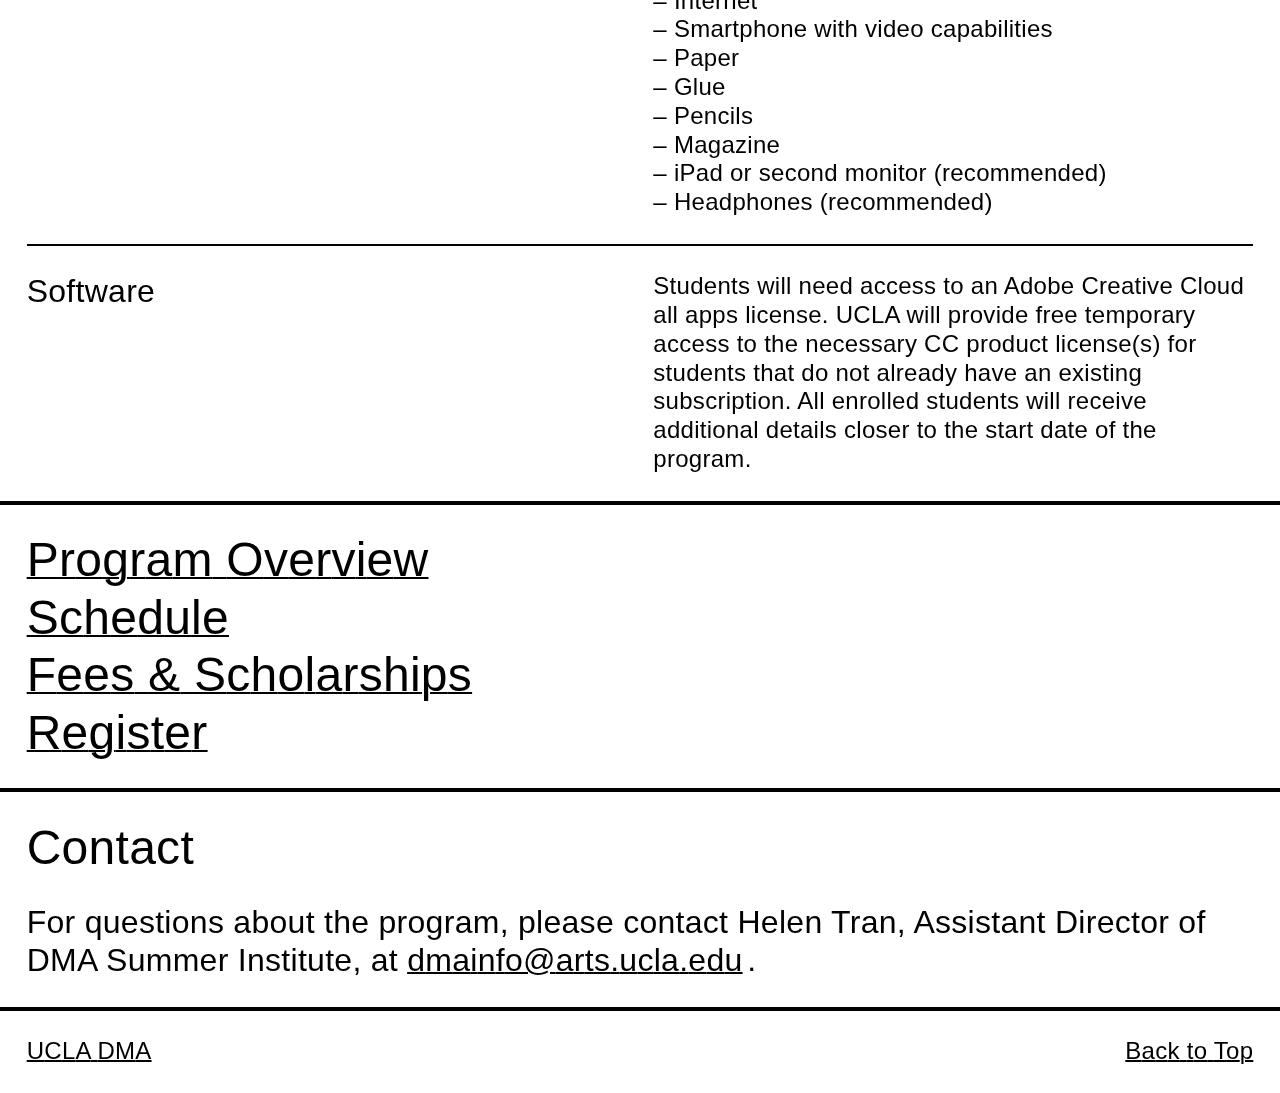
==== commit 9b26567c: "will open — opens" ====
--- a/curriculum/index.html
+++ b/curriculum/index.html
@@ -51,7 +51,7 @@
                     PROGRAM OFFERED REMOTELY
                 </div>
                 <div class="text">
-                    Registeration for Summer 2021 will open on February 15 on a first come, first-served basis.
+                    Registeration for Summer 2021 opens on February 15 on a first come, first-served basis.
                 </div>
             </div>
         </div>
@@ -1376,6 +1376,10 @@
         </div>
     </footer>
 
+    <script type="text/javascript" src="../js/jquery-1.8.3.js"></script>
+    <script type="text/javascript" src="../js/index.js"></script>
+    <script type="text/javascript" src="../js/menu.js"></script>
+
     <!--
         https://github.com/verlok/vanilla-lazyload
     -->
@@ -1384,10 +1388,6 @@
     <script type="text/javascript">
         var lazyLoadInstance = new LazyLoad({});
     </script>
-
-    <script type="text/javascript" src="../js/jquery-1.8.3.js"></script>
-    <script type="text/javascript" src="../js/index.js"></script>
-    <script type="text/javascript" src="../js/menu.js"></script>
 </body>
 
 </html>